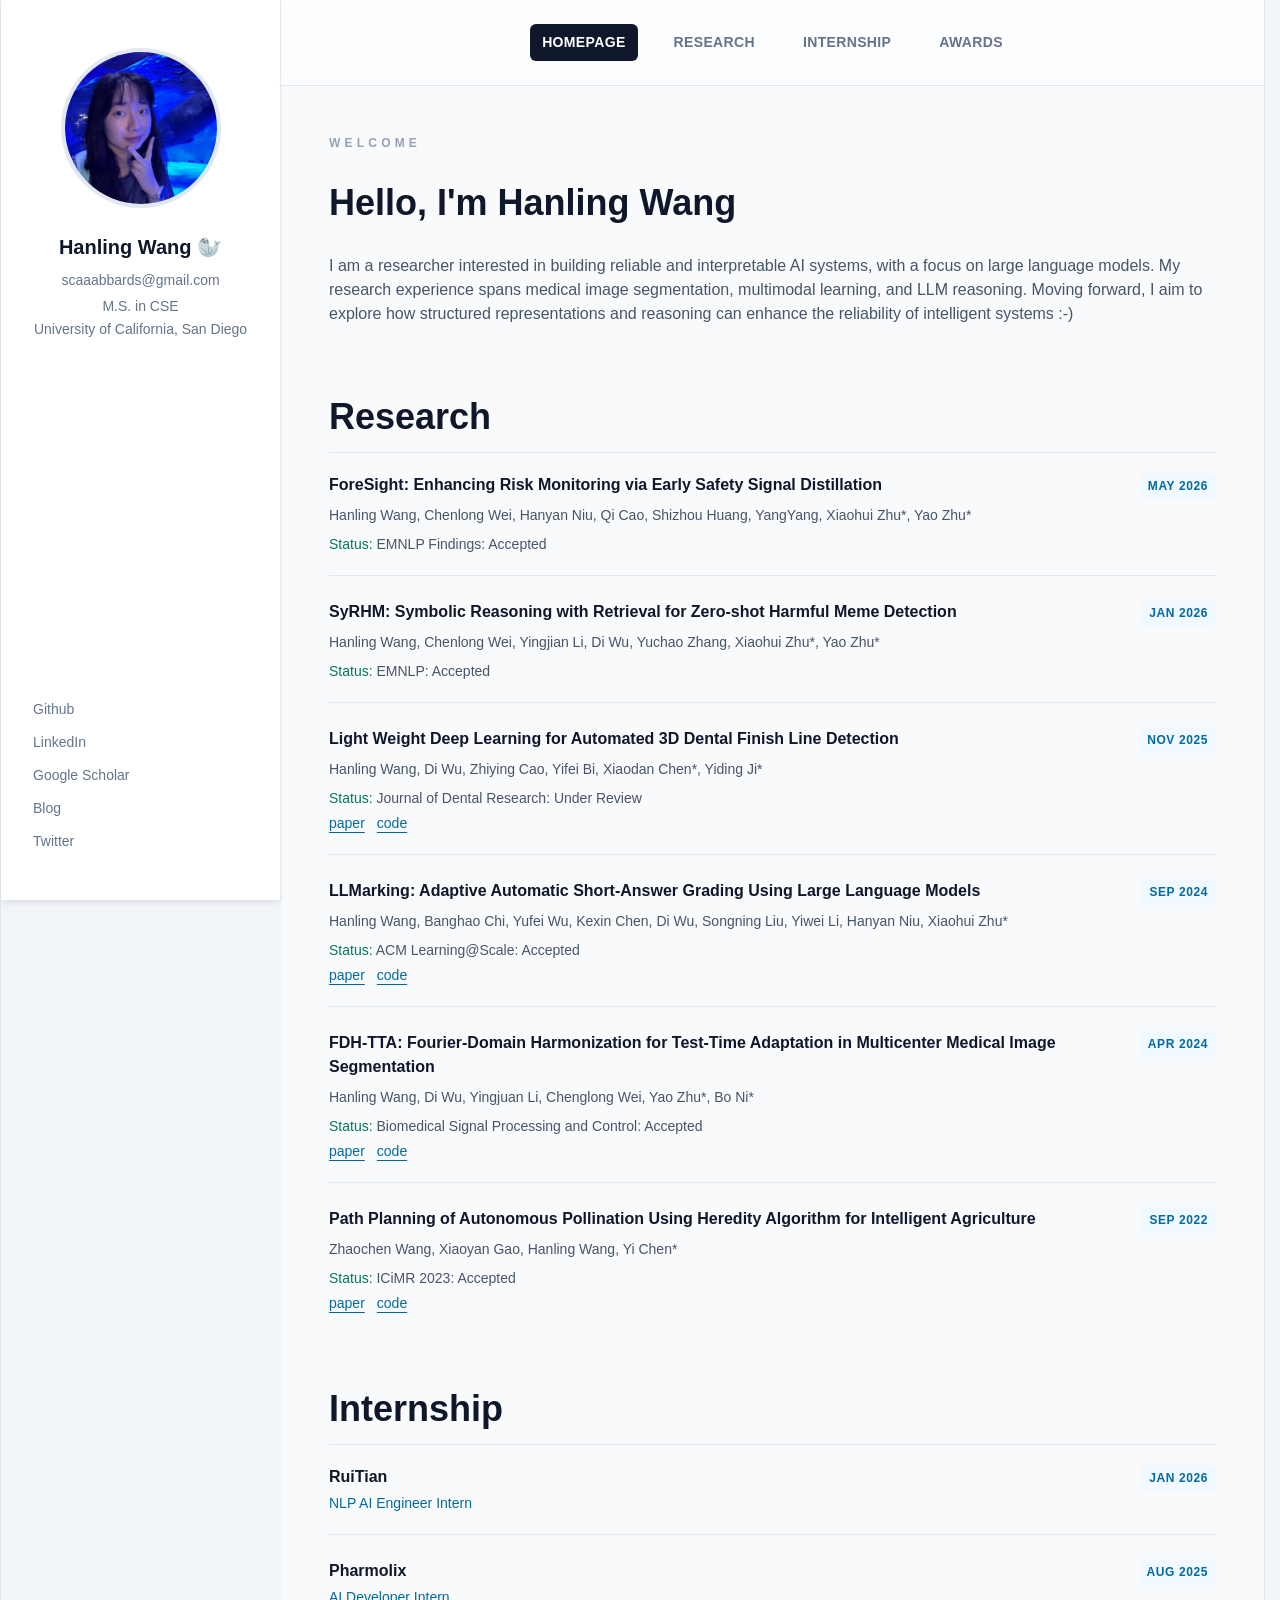
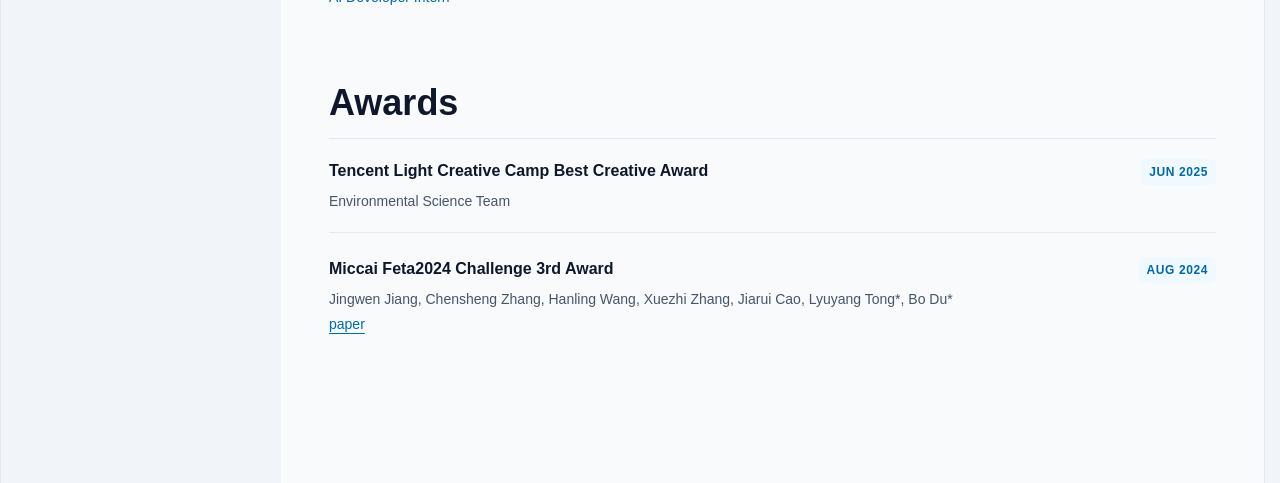
==== Scabbards1500/index.html @ 492d050f "file folder" ====
<!DOCTYPE html>
<html lang="en">
  <head>
    <meta charset="UTF-8" />
    <meta name="viewport" content="width=device-width, initial-scale=1" />
    <title>Hanling Wang</title>
    <meta name="description" content="Personal homepage of Hanling Wang — research in large language models, multimodal learning, and medical image analysis." />
    <link rel="icon" href="assets/img/tuxdo.svg" type="image/svg+xml" />
    <link rel="stylesheet" href="assets/css/style.css" />
  </head>
  <body>
    <div class="site">
      <div class="site-shell">
        <aside class="sidebar">
          <div class="sidebar-top">
            <div class="avatar">
              <img src="assets/img/profile.jpg" alt="Hanling Wang" />
            </div>
            <div>
              <h1 class="sidebar-name">Hanling Wang <span aria-hidden="true">🦭</span></h1>
              <p class="sidebar-meta">scaaabbards@gmail.com</p>
              <p class="sidebar-affil">M.S. in CSE<br />University of California, San Diego</p>
            </div>
          </div>
          <nav class="social-nav">
            <a href="https://github.com/Scabbards1500" target="_blank" rel="noopener noreferrer">Github</a>
            <a href="https://www.linkedin.com/" target="_blank" rel="noopener noreferrer">LinkedIn</a>
            <a href="https://scholar.google.com/citations?user=l3DCtDkAAAAJ" target="_blank" rel="noopener noreferrer">Google Scholar</a>
            <a href="https://blog.csdn.net/Scabbards_?spm=1000.2115.3001.5343" target="_blank" rel="noopener noreferrer">Blog</a>
            <a href="https://x.com/__Scabbard" target="_blank" rel="noopener noreferrer">Twitter</a>
          </nav>
        </aside>

        <div class="content-col">
          <header class="top-nav">
            <nav>
              <a class="active" href="./">Homepage</a>
              <a href="publication/">Research</a>
              <a href="internship/">Internship</a>
              <a href="awards/">Awards</a>
            </nav>
          </header>

          <main class="main">
            <section class="page-intro welcome">
              <span class="eyebrow">Welcome</span>
              <h2 class="welcome-title">Hello, I'm Hanling Wang</h2>
              <p class="welcome-bio">
                I am a researcher interested in building reliable and interpretable AI systems, with a focus on large language models. My research experience spans medical image segmentation, multimodal learning, and LLM reasoning. Moving forward, I aim to explore how structured representations and reasoning can enhance the reliability of intelligent systems :-)
              </p>
            </section>

            <section class="home-sections">
              <section class="home-section">
                <h3>Research</h3>
                <div class="home-list">
                  <article class="home-item">
                    <div class="home-item-head">
                      <h4>ForeSight: Enhancing Risk Monitoring via Early Safety Signal Distillation</h4>
                      <span class="home-date">May 2026</span>
                    </div>
                    <p class="home-author">Hanling Wang, Chenlong Wei, Hanyan Niu, Qi Cao, Shizhou Huang, YangYang, Xiaohui Zhu*, Yao Zhu*</p>
                    <p class="home-status"><strong>Status:</strong> EMNLP Findings: Accepted</p>
                  </article>
                  <article class="home-item">
                    <div class="home-item-head">
                      <h4>SyRHM: Symbolic Reasoning with Retrieval for Zero-shot Harmful Meme Detection</h4>
                      <span class="home-date">Jan 2026</span>
                    </div>
                    <p class="home-author">Hanling Wang, Chenlong Wei, Yingjian Li, Di Wu, Yuchao Zhang, Xiaohui Zhu*, Yao Zhu*</p>
                    <p class="home-status"><strong>Status:</strong> EMNLP: Accepted</p>
                  </article>
                  <article class="home-item">
                    <div class="home-item-head">
                      <h4>Light Weight Deep Learning for Automated 3D Dental Finish Line Detection</h4>
                      <span class="home-date">Nov 2025</span>
                    </div>
                    <p class="home-author">Hanling Wang, Di Wu, Zhiying Cao, Yifei Bi, Xiaodan Chen*, Yiding Ji*</p>
                    <p class="home-status"><strong>Status:</strong> Journal of Dental Research: Under Review</p>
                    <div class="home-links">
                      <a href="https://drive.google.com/file/d/1HkksAo2XX5kS1b_z-Umylw8NnkrqXVqE/view?usp=sharing" target="_blank" rel="noopener noreferrer">paper</a>
                      <a href="https://github.com/DiWu17/EEL-UNet" target="_blank" rel="noopener noreferrer">code</a>
                    </div>
                  </article>
                  <article class="home-item">
                    <div class="home-item-head">
                      <h4>LLMarking: Adaptive Automatic Short-Answer Grading Using Large Language Models</h4>
                      <span class="home-date">Sep 2024</span>
                    </div>
                    <p class="home-author">Hanling Wang, Banghao Chi, Yufei Wu, Kexin Chen, Di Wu, Songning Liu, Yiwei Li, Hanyan Niu, Xiaohui Zhu*</p>
                    <p class="home-status"><strong>Status:</strong> ACM Learning@Scale: Accepted</p>
                    <div class="home-links">
                      <a href="https://dl.acm.org/doi/abs/10.1145/3698205.3729551" target="_blank" rel="noopener noreferrer">paper</a>
                      <a href="https://github.com/2024-Surf-LLMarking/LLMarking" target="_blank" rel="noopener noreferrer">code</a>
                    </div>
                  </article>
                  <article class="home-item">
                    <div class="home-item-head">
                      <h4>FDH-TTA: Fourier-Domain Harmonization for Test-Time Adaptation in Multicenter Medical Image Segmentation</h4>
                      <span class="home-date">Apr 2024</span>
                    </div>
                    <p class="home-author">Hanling Wang, Di Wu, Yingjuan Li, Chenglong Wei, Yao Zhu*, Bo Ni*</p>
                    <p class="home-status"><strong>Status:</strong> Biomedical Signal Processing and Control: Accepted</p>
                    <div class="home-links">
                      <a href="https://papers.ssrn.com/sol3/papers.cfm?abstract_id=5740985" target="_blank" rel="noopener noreferrer">paper</a>
                      <a href="https://github.com/Scabbards1500/FDH-TTA" target="_blank" rel="noopener noreferrer">code</a>
                    </div>
                  </article>
                  <article class="home-item">
                    <div class="home-item-head">
                      <h4>Path Planning of Autonomous Pollination Using Heredity Algorithm for Intelligent Agriculture</h4>
                      <span class="home-date">Sep 2022</span>
                    </div>
                    <p class="home-author">Zhaochen Wang, Xiaoyan Gao, Hanling Wang, Yi Chen*</p>
                    <p class="home-status"><strong>Status:</strong> ICiMR 2023: Accepted</p>
                    <div class="home-links">
                      <a href="https://scholar.google.com/citations?view_op=view_citation&amp;hl=en&amp;user=l3DCtDkAAAAJ&amp;citation_for_view=l3DCtDkAAAAJ:9yKSN-GCB0IC" target="_blank" rel="noopener noreferrer">paper</a>
                      <a href="https://github.com/Scabbards1500/Matlab-toolbox-based-on-Heredity-Algorithm" target="_blank" rel="noopener noreferrer">code</a>
                    </div>
                  </article>
                </div>
              </section>

              <section class="home-section">
                <h3>Internship</h3>
                <div class="home-list">
                  <article class="home-item">
                    <div class="home-item-head">
                      <h4>RuiTian</h4>
                      <span class="home-date">Jan 2026</span>
                    </div>
                    <p class="home-subtitle">NLP AI Engineer Intern</p>
                  </article>
                  <article class="home-item">
                    <div class="home-item-head">
                      <h4>Pharmolix</h4>
                      <span class="home-date">Aug 2025</span>
                    </div>
                    <p class="home-subtitle">AI Developer Intern</p>
                  </article>
                </div>
              </section>

              <section class="home-section">
                <h3>Awards</h3>
                <div class="home-list">
                  <article class="home-item">
                    <div class="home-item-head">
                      <h4>Tencent Light Creative Camp Best Creative Award</h4>
                      <span class="home-date">Jun 2025</span>
                    </div>
                    <p class="home-author">Environmental Science Team</p>
                  </article>
                  <article class="home-item">
                    <div class="home-item-head">
                      <h4>Miccai Feta2024 Challenge 3rd Award</h4>
                      <span class="home-date">Aug 2024</span>
                    </div>
                    <p class="home-author">Jingwen Jiang, Chensheng Zhang, Hanling Wang, Xuezhi Zhang, Jiarui Cao, Lyuyang Tong*, Bo Du*</p>
                    <div class="home-links">
                      <a href="https://arxiv.org/abs/2505.02784" target="_blank" rel="noopener noreferrer">paper</a>
                    </div>
                  </article>
                </div>
              </section>
            </section>
          </main>
        </div>
      </div>
    </div>
  </body>
</html>
---- Scabbards1500/assets/css/style.css ----
:root {
  --bg-page: #f1f5f9;
  --bg-main: #f8fafc;
  --bg-white: #ffffff;
  --text: #0f172a;
  --text-muted: #475569;
  --text-soft: #64748b;
  --text-faint: #94a3b8;
  --border: #e2e8f0;
  --sky: #0369a1;
  --sky-soft: #f0f9ff;
  --sky-text: #0369a1;
  --emerald: #047857;
  --yellow-border: #facc15;
  --yellow-bg: #fefce8;
  --yellow-text: #a16207;
  --blue-border: #60a5fa;
  --blue-bg: #eff6ff;
  --blue-text: #1d4ed8;
  --green-border: #4ade80;
  --green-bg: #f0fdf4;
  --green-text: #15803d;
}

* {
  box-sizing: border-box;
}

html {
  scrollbar-gutter: stable;
}

body {
  margin: 0;
  background: var(--bg-page);
  color: var(--text);
  font-family: Arial, Helvetica, sans-serif;
  line-height: 1.5;
}

a {
  color: inherit;
  text-decoration: none;
}

img {
  max-width: 100%;
  display: block;
}

.site {
  min-height: 100vh;
  background: var(--bg-page);
}

.site-shell {
  position: relative;
  display: grid;
  min-height: 100vh;
  max-width: 80rem;
  margin: 0 auto;
}

.sidebar {
  display: flex;
  flex-direction: column;
  justify-content: space-between;
  background: var(--bg-white);
  padding: 3rem 2rem;
  box-shadow: 0 4px 6px -1px rgb(0 0 0 / 0.08);
}

.sidebar-top {
  display: flex;
  flex-direction: column;
  align-items: center;
  gap: 1.5rem;
}

.avatar {
  width: 10rem;
  height: 10rem;
  overflow: hidden;
  border-radius: 9999px;
  border: 4px solid var(--border);
  background: #f1f5f9;
}

.avatar img {
  width: 100%;
  height: 100%;
  object-fit: cover;
}

.sidebar-name {
  margin: 0;
  text-align: center;
  font-size: 1.25rem;
  font-weight: 600;
}

.sidebar-name span {
  font-weight: 400;
}

.sidebar-meta {
  margin: 0.5rem 0 0;
  text-align: center;
  font-size: 0.875rem;
  color: var(--text-soft);
}

.sidebar-affil {
  margin: 0.25rem 0 0;
  max-width: 16rem;
  text-align: center;
  font-size: 0.875rem;
  line-height: 1.625;
  color: var(--text-soft);
}

.social-nav {
  margin-top: 3rem;
  display: flex;
  flex-direction: column;
  gap: 0.75rem;
  font-size: 0.875rem;
  font-weight: 500;
}

.social-nav a {
  color: var(--text-soft);
  transition: color 0.15s ease;
}

.social-nav a:hover {
  color: var(--text);
}

.content-col {
  display: flex;
  flex-direction: column;
  min-width: 0;
}

.top-nav {
  position: sticky;
  top: 0;
  z-index: 10;
  border-bottom: 1px solid var(--border);
  background: rgb(255 255 255 / 0.8);
  backdrop-filter: blur(12px);
}

.top-nav nav {
  display: flex;
  max-width: 56rem;
  margin: 0 auto;
  align-items: center;
  justify-content: center;
  gap: 1.5rem;
  padding: 1.5rem 2rem;
  font-size: 0.875rem;
  font-weight: 600;
  letter-spacing: 0.025em;
  text-transform: uppercase;
  color: var(--text-soft);
}

.top-nav a {
  border-radius: 0.375rem;
  padding: 0.5rem 0.75rem;
  transition: all 0.15s ease;
}

.top-nav a:hover {
  background: #0f172a;
  color: #fff;
}

.top-nav a.active {
  background: #0f172a;
  color: #fff;
}

.main {
  flex: 1;
  background: var(--bg-main);
  padding-bottom: 4rem;
}

.page-intro {
  display: flex;
  max-width: 64rem;
  margin: 0 auto;
  flex-direction: column;
  gap: 1rem;
  padding: 3rem 1.5rem 0;
}

.page-intro.welcome {
  gap: 1.5rem;
}

.eyebrow {
  font-size: 0.75rem;
  font-weight: 600;
  letter-spacing: 0.35em;
  text-transform: uppercase;
  color: var(--text-faint);
}

.page-intro h2 {
  margin: 0;
  font-size: 1.875rem;
  font-weight: 600;
}

.welcome-title {
  font-size: 2.25rem !important;
}

.page-intro p {
  margin: 0;
  font-size: 0.875rem;
  color: var(--text-muted);
}

.welcome-bio {
  font-size: 1rem !important;
}

.home-sections {
  display: flex;
  max-width: 64rem;
  margin: 0 auto;
  flex-direction: column;
  gap: 3rem;
  padding: 4rem 1.5rem;
}

.home-section h3 {
  margin: 0 0 1.25rem;
  border-bottom: 1px solid var(--border);
  padding-bottom: 0.5rem;
  font-size: 1.875rem;
  font-weight: 700;
}

.home-list {
  display: flex;
  flex-direction: column;
  gap: 1.5rem;
}

.home-item {
  position: relative;
  padding-bottom: 1.25rem;
  border-bottom: 1px solid var(--border);
}

.home-item:last-child {
  border-bottom: none;
}

.home-item-head {
  position: relative;
  padding-right: 7rem;
}

.home-item h4 {
  margin: 0;
  font-size: 1rem;
  font-weight: 600;
}

.home-date {
  position: absolute;
  right: 0;
  top: 0;
  border-radius: 0.375rem;
  background: var(--sky-soft);
  padding: 0.25rem 0.5rem;
  font-size: 0.75rem;
  font-weight: 600;
  letter-spacing: 0.05em;
  text-transform: uppercase;
  color: var(--sky);
}

.home-author,
.home-status {
  margin: 0.5rem 0 0;
  font-size: 0.875rem;
  color: var(--text-muted);
}

.home-subtitle {
  margin: 0.25rem 0 0;
  font-size: 0.875rem;
  color: var(--sky);
}

.home-status strong {
  font-weight: 500;
  color: var(--emerald);
}

.home-links {
  display: flex;
  flex-wrap: wrap;
  gap: 0.75rem;
  padding-top: 0.25rem;
  font-size: 0.875rem;
}

.home-links a {
  color: var(--sky);
  text-decoration: underline;
  text-underline-offset: 4px;
}

.home-links a:hover {
  color: #0c4a6e;
}

.filter-bar {
  max-width: 64rem;
  margin: 0 auto;
  padding: 1.5rem 1.5rem 0;
}

.filter-chips {
  display: flex;
  flex-wrap: wrap;
  align-items: center;
  gap: 0.75rem;
}

.filter-chip {
  border: 0;
  border-radius: 9999px;
  padding: 0.25rem 0.75rem;
  font-size: 0.875rem;
  font-weight: 500;
  background: #f1f5f9;
  color: var(--text-muted);
  cursor: pointer;
  transition: background 0.15s ease, color 0.15s ease;
}

.filter-chip:hover {
  background: #e2e8f0;
}

.filter-chip.active {
  background: #0f172a;
  color: #fff;
}

.filter-chip.clean {
  background: #e2e8f0;
}

.filter-chip.clean:hover {
  background: #cbd5e1;
}

.filter-count {
  margin: 0.75rem 0 0;
  font-size: 0.875rem;
  color: var(--text-soft);
}

.post-wrap {
  max-width: 64rem;
  min-height: calc(100vh - 300px);
  margin: 0 auto;
  padding: 3rem 1.5rem 0;
}

.post-list {
  display: flex;
  flex-direction: column;
  gap: 2.5rem;
}

.post-card {
  display: flex;
  flex-direction: column;
  gap: 1.5rem;
  border-radius: 1.5rem;
  border: 1px solid var(--border);
  background: var(--bg-white);
  padding: 1.5rem;
  box-shadow: 0 1px 2px rgb(0 0 0 / 0.05);
  opacity: 0;
  animation: fade-in-up 0.4s ease-out forwards;
  transition: box-shadow 0.5s ease;
}

.post-card:hover {
  box-shadow: 0 4px 6px -1px rgb(0 0 0 / 0.1);
}

.post-card.hidden {
  display: none;
}

.post-body {
  display: flex;
  flex: 1;
  flex-direction: column;
  gap: 1rem;
  min-width: 0;
}

.post-meta {
  display: flex;
  align-items: center;
  gap: 0.75rem;
}

.post-type {
  font-size: 0.75rem;
  font-weight: 600;
  letter-spacing: 0.1em;
  text-transform: uppercase;
  color: var(--text-soft);
}

.post-date {
  font-size: 0.75rem;
  font-weight: 500;
  letter-spacing: 0.1em;
  text-transform: uppercase;
  color: var(--text-faint);
}

.post-card h2,
.post-card h3 {
  margin: 0.5rem 0 0;
  font-size: 1.5rem;
  font-weight: 600;
}

.post-subtitle {
  margin: 0.25rem 0 0;
  font-size: 1rem;
  color: var(--text-soft);
}

.keyword-pills {
  display: flex;
  flex-wrap: wrap;
  gap: 0.5rem;
  padding-top: 0.25rem;
}

.keyword-pill {
  border-radius: 9999px;
  background: #f1f5f9;
  padding: 0.125rem 0.625rem;
  font-size: 0.75rem;
  font-weight: 500;
  color: var(--text-muted);
}

.post-author {
  margin: 0;
  font-size: 0.875rem;
  color: var(--text-soft);
}

.post-content {
  display: flex;
  flex-direction: column;
  gap: 1rem;
}

.post-content p,
.post-content li {
  margin: 0;
  font-size: 0.875rem;
  line-height: 1.75;
  color: var(--text-muted);
}

.post-content ul,
.post-content ol {
  margin: 0;
  padding-left: 1.25rem;
}

.post-content ul {
  list-style: disc;
}

.post-content ol {
  list-style: decimal;
}

.post-actions {
  display: flex;
  flex-wrap: wrap;
  gap: 0.75rem;
  padding-top: 0.5rem;
  font-size: 0.875rem;
  font-weight: 500;
}

.post-actions a,
.status-badge {
  border-radius: 9999px;
  border: 1px solid #cbd5e1;
  padding: 0.25rem 0.75rem;
  color: var(--text-muted);
  text-transform: capitalize;
  transition: border-color 0.15s ease, color 0.15s ease;
}

.post-actions a:hover {
  border-color: #0f172a;
  color: #0f172a;
}

.status-under-review {
  border-color: var(--yellow-border);
  background: var(--yellow-bg);
  color: var(--yellow-text);
}

.status-preparing {
  border-color: var(--blue-border);
  background: var(--blue-bg);
  color: var(--blue-text);
}

.status-accepted {
  border-color: var(--green-border);
  background: var(--green-bg);
  color: var(--green-text);
}

.post-thumb {
  width: 100%;
}

.post-thumb-frame {
  height: 12rem;
  overflow: hidden;
  border-radius: 1rem;
  border: 1px solid var(--border);
  background: #f1f5f9;
}

.post-thumb img,
.content-image {
  width: 100%;
  height: 100%;
  object-fit: cover;
  cursor: pointer;
  transition: opacity 0.15s ease;
}

.post-thumb img:hover,
.content-image:hover {
  opacity: 0.9;
}

.content-image {
  height: auto;
  border-radius: 0.5rem;
  border: 1px solid var(--border);
  margin: 1rem 0;
}

.modal {
  position: fixed;
  inset: 0;
  z-index: 50;
  display: flex;
  align-items: center;
  justify-content: center;
  background: rgb(0 0 0 / 0.8);
  backdrop-filter: blur(4px);
  opacity: 0;
  pointer-events: none;
  transition: opacity 0.3s ease;
}

.modal.open {
  opacity: 1;
  pointer-events: auto;
}

.modal-inner {
  position: relative;
  max-height: 90vh;
  max-width: 90vw;
  padding: 1rem;
  transform: scale(0.9);
  opacity: 0;
  transition: all 0.3s ease;
}

.modal.open .modal-inner {
  transform: scale(1);
  opacity: 1;
}

.modal-inner img {
  max-height: 90vh;
  max-width: 90vw;
  border-radius: 0.5rem;
  object-fit: contain;
  box-shadow: 0 25px 50px -12px rgb(0 0 0 / 0.35);
}

.modal-close {
  position: absolute;
  right: 0.5rem;
  top: 0.5rem;
  border: 0;
  border-radius: 9999px;
  background: rgb(0 0 0 / 0.5);
  padding: 0.5rem;
  color: #fff;
  cursor: pointer;
}

.modal-close:hover {
  background: rgb(0 0 0 / 0.7);
  transform: scale(1.1);
}

@keyframes fade-in-up {
  from {
    opacity: 0;
    transform: translateY(10px);
  }
  to {
    opacity: 1;
    transform: translateY(0);
  }
}

@media (min-width: 768px) {
  .site-shell {
    grid-template-columns: 280px 1fr;
    border-left: 1px solid var(--border);
    border-right: 1px solid var(--border);
  }

  .sidebar {
    position: sticky;
    top: 0;
    height: 100vh;
    max-height: 100vh;
    border-right: 1px solid var(--border);
  }

  .page-intro,
  .home-sections,
  .filter-bar,
  .post-wrap {
    padding-left: 3rem;
    padding-right: 3rem;
  }

  .home-section h3 {
    font-size: 2.25rem;
  }

  .post-card {
    flex-direction: row;
  }

  .post-thumb {
    width: 16rem;
    flex-shrink: 0;
  }
}

@media (max-width: 767px) {
  .site-shell {
    border-bottom: 1px solid var(--border);
  }

  .top-nav nav {
    flex-wrap: wrap;
    gap: 0.5rem;
    padding: 1rem;
  }

  .home-item-head {
    padding-right: 0;
  }

  .home-date {
    position: static;
    display: inline-block;
    margin-top: 0.35rem;
  }
}
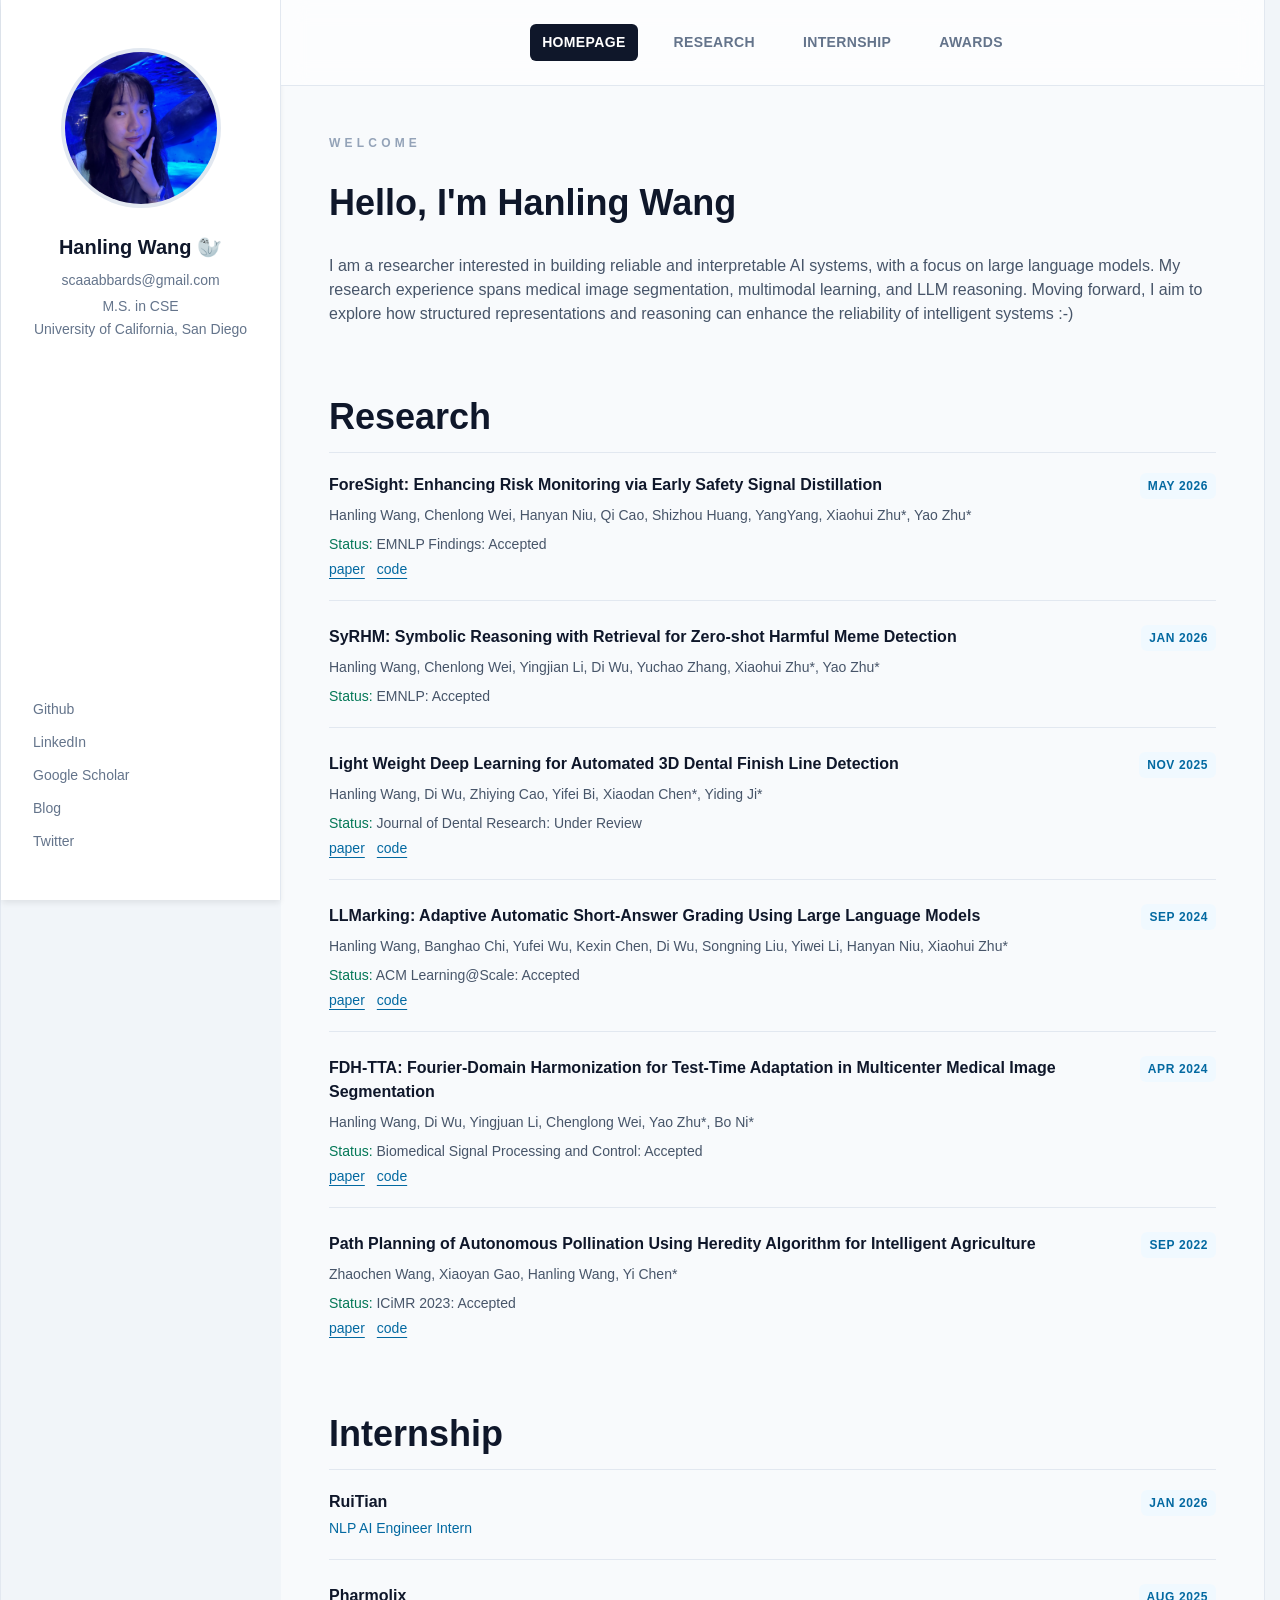
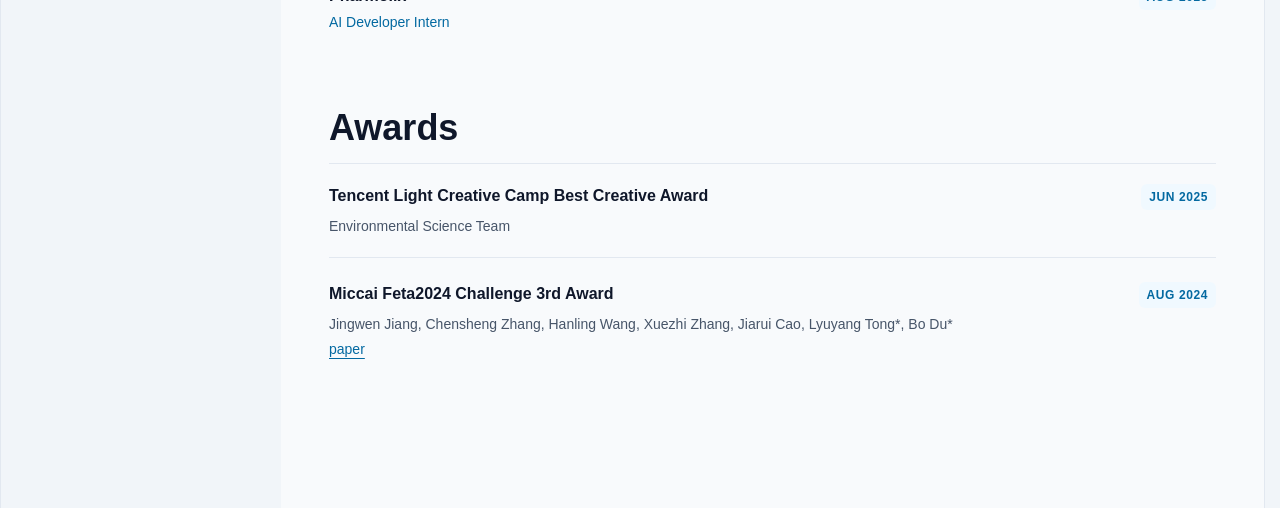
==== commit e170654a: "Split each project into its own folder so items are easier to add or remove. Co-authored-by: Cursor " ====
--- a/Scabbards1500/index.html
+++ b/Scabbards1500/index.html
@@ -51,122 +51,25 @@
             </section>
 
             <section class="home-sections">
-              <section class="home-section">
+              <section class="home-section" data-home-catalog="publication/catalog.json" data-home-href="publication/">
                 <h3>Research</h3>
-                <div class="home-list">
-                  <article class="home-item">
-                    <div class="home-item-head">
-                      <h4>ForeSight: Enhancing Risk Monitoring via Early Safety Signal Distillation</h4>
-                      <span class="home-date">May 2026</span>
-                    </div>
-                    <p class="home-author">Hanling Wang, Chenlong Wei, Hanyan Niu, Qi Cao, Shizhou Huang, YangYang, Xiaohui Zhu*, Yao Zhu*</p>
-                    <p class="home-status"><strong>Status:</strong> EMNLP Findings: Accepted</p>
-                  </article>
-                  <article class="home-item">
-                    <div class="home-item-head">
-                      <h4>SyRHM: Symbolic Reasoning with Retrieval for Zero-shot Harmful Meme Detection</h4>
-                      <span class="home-date">Jan 2026</span>
-                    </div>
-                    <p class="home-author">Hanling Wang, Chenlong Wei, Yingjian Li, Di Wu, Yuchao Zhang, Xiaohui Zhu*, Yao Zhu*</p>
-                    <p class="home-status"><strong>Status:</strong> EMNLP: Accepted</p>
-                  </article>
-                  <article class="home-item">
-                    <div class="home-item-head">
-                      <h4>Light Weight Deep Learning for Automated 3D Dental Finish Line Detection</h4>
-                      <span class="home-date">Nov 2025</span>
-                    </div>
-                    <p class="home-author">Hanling Wang, Di Wu, Zhiying Cao, Yifei Bi, Xiaodan Chen*, Yiding Ji*</p>
-                    <p class="home-status"><strong>Status:</strong> Journal of Dental Research: Under Review</p>
-                    <div class="home-links">
-                      <a href="https://drive.google.com/file/d/1HkksAo2XX5kS1b_z-Umylw8NnkrqXVqE/view?usp=sharing" target="_blank" rel="noopener noreferrer">paper</a>
-                      <a href="https://github.com/DiWu17/EEL-UNet" target="_blank" rel="noopener noreferrer">code</a>
-                    </div>
-                  </article>
-                  <article class="home-item">
-                    <div class="home-item-head">
-                      <h4>LLMarking: Adaptive Automatic Short-Answer Grading Using Large Language Models</h4>
-                      <span class="home-date">Sep 2024</span>
-                    </div>
-                    <p class="home-author">Hanling Wang, Banghao Chi, Yufei Wu, Kexin Chen, Di Wu, Songning Liu, Yiwei Li, Hanyan Niu, Xiaohui Zhu*</p>
-                    <p class="home-status"><strong>Status:</strong> ACM Learning@Scale: Accepted</p>
-                    <div class="home-links">
-                      <a href="https://dl.acm.org/doi/abs/10.1145/3698205.3729551" target="_blank" rel="noopener noreferrer">paper</a>
-                      <a href="https://github.com/2024-Surf-LLMarking/LLMarking" target="_blank" rel="noopener noreferrer">code</a>
-                    </div>
-                  </article>
-                  <article class="home-item">
-                    <div class="home-item-head">
-                      <h4>FDH-TTA: Fourier-Domain Harmonization for Test-Time Adaptation in Multicenter Medical Image Segmentation</h4>
-                      <span class="home-date">Apr 2024</span>
-                    </div>
-                    <p class="home-author">Hanling Wang, Di Wu, Yingjuan Li, Chenglong Wei, Yao Zhu*, Bo Ni*</p>
-                    <p class="home-status"><strong>Status:</strong> Biomedical Signal Processing and Control: Accepted</p>
-                    <div class="home-links">
-                      <a href="https://papers.ssrn.com/sol3/papers.cfm?abstract_id=5740985" target="_blank" rel="noopener noreferrer">paper</a>
-                      <a href="https://github.com/Scabbards1500/FDH-TTA" target="_blank" rel="noopener noreferrer">code</a>
-                    </div>
-                  </article>
-                  <article class="home-item">
-                    <div class="home-item-head">
-                      <h4>Path Planning of Autonomous Pollination Using Heredity Algorithm for Intelligent Agriculture</h4>
-                      <span class="home-date">Sep 2022</span>
-                    </div>
-                    <p class="home-author">Zhaochen Wang, Xiaoyan Gao, Hanling Wang, Yi Chen*</p>
-                    <p class="home-status"><strong>Status:</strong> ICiMR 2023: Accepted</p>
-                    <div class="home-links">
-                      <a href="https://scholar.google.com/citations?view_op=view_citation&amp;hl=en&amp;user=l3DCtDkAAAAJ&amp;citation_for_view=l3DCtDkAAAAJ:9yKSN-GCB0IC" target="_blank" rel="noopener noreferrer">paper</a>
-                      <a href="https://github.com/Scabbards1500/Matlab-toolbox-based-on-Heredity-Algorithm" target="_blank" rel="noopener noreferrer">code</a>
-                    </div>
-                  </article>
-                </div>
+                <div class="home-list"></div>
               </section>
 
-              <section class="home-section">
+              <section class="home-section" data-home-catalog="internship/catalog.json" data-home-href="internship/">
                 <h3>Internship</h3>
-                <div class="home-list">
-                  <article class="home-item">
-                    <div class="home-item-head">
-                      <h4>RuiTian</h4>
-                      <span class="home-date">Jan 2026</span>
-                    </div>
-                    <p class="home-subtitle">NLP AI Engineer Intern</p>
-                  </article>
-                  <article class="home-item">
-                    <div class="home-item-head">
-                      <h4>Pharmolix</h4>
-                      <span class="home-date">Aug 2025</span>
-                    </div>
-                    <p class="home-subtitle">AI Developer Intern</p>
-                  </article>
-                </div>
+                <div class="home-list"></div>
               </section>
 
-              <section class="home-section">
+              <section class="home-section" data-home-catalog="awards/catalog.json" data-home-href="awards/">
                 <h3>Awards</h3>
-                <div class="home-list">
-                  <article class="home-item">
-                    <div class="home-item-head">
-                      <h4>Tencent Light Creative Camp Best Creative Award</h4>
-                      <span class="home-date">Jun 2025</span>
-                    </div>
-                    <p class="home-author">Environmental Science Team</p>
-                  </article>
-                  <article class="home-item">
-                    <div class="home-item-head">
-                      <h4>Miccai Feta2024 Challenge 3rd Award</h4>
-                      <span class="home-date">Aug 2024</span>
-                    </div>
-                    <p class="home-author">Jingwen Jiang, Chensheng Zhang, Hanling Wang, Xuezhi Zhang, Jiarui Cao, Lyuyang Tong*, Bo Du*</p>
-                    <div class="home-links">
-                      <a href="https://arxiv.org/abs/2505.02784" target="_blank" rel="noopener noreferrer">paper</a>
-                    </div>
-                  </article>
-                </div>
+                <div class="home-list"></div>
               </section>
             </section>
           </main>
         </div>
       </div>
     </div>
+    <script src="assets/js/site.js"></script>
   </body>
 </html>
--- a/Scabbards1500/assets/css/style.css
+++ b/Scabbards1500/assets/css/style.css
@@ -274,6 +274,16 @@
   font-weight: 600;
 }
 
+.home-item h4 a:hover {
+  color: var(--sky);
+}
+
+.list-status {
+  margin: 0;
+  font-size: 0.875rem;
+  color: var(--text-soft);
+}
+
 .home-date {
   position: absolute;
   right: 0;
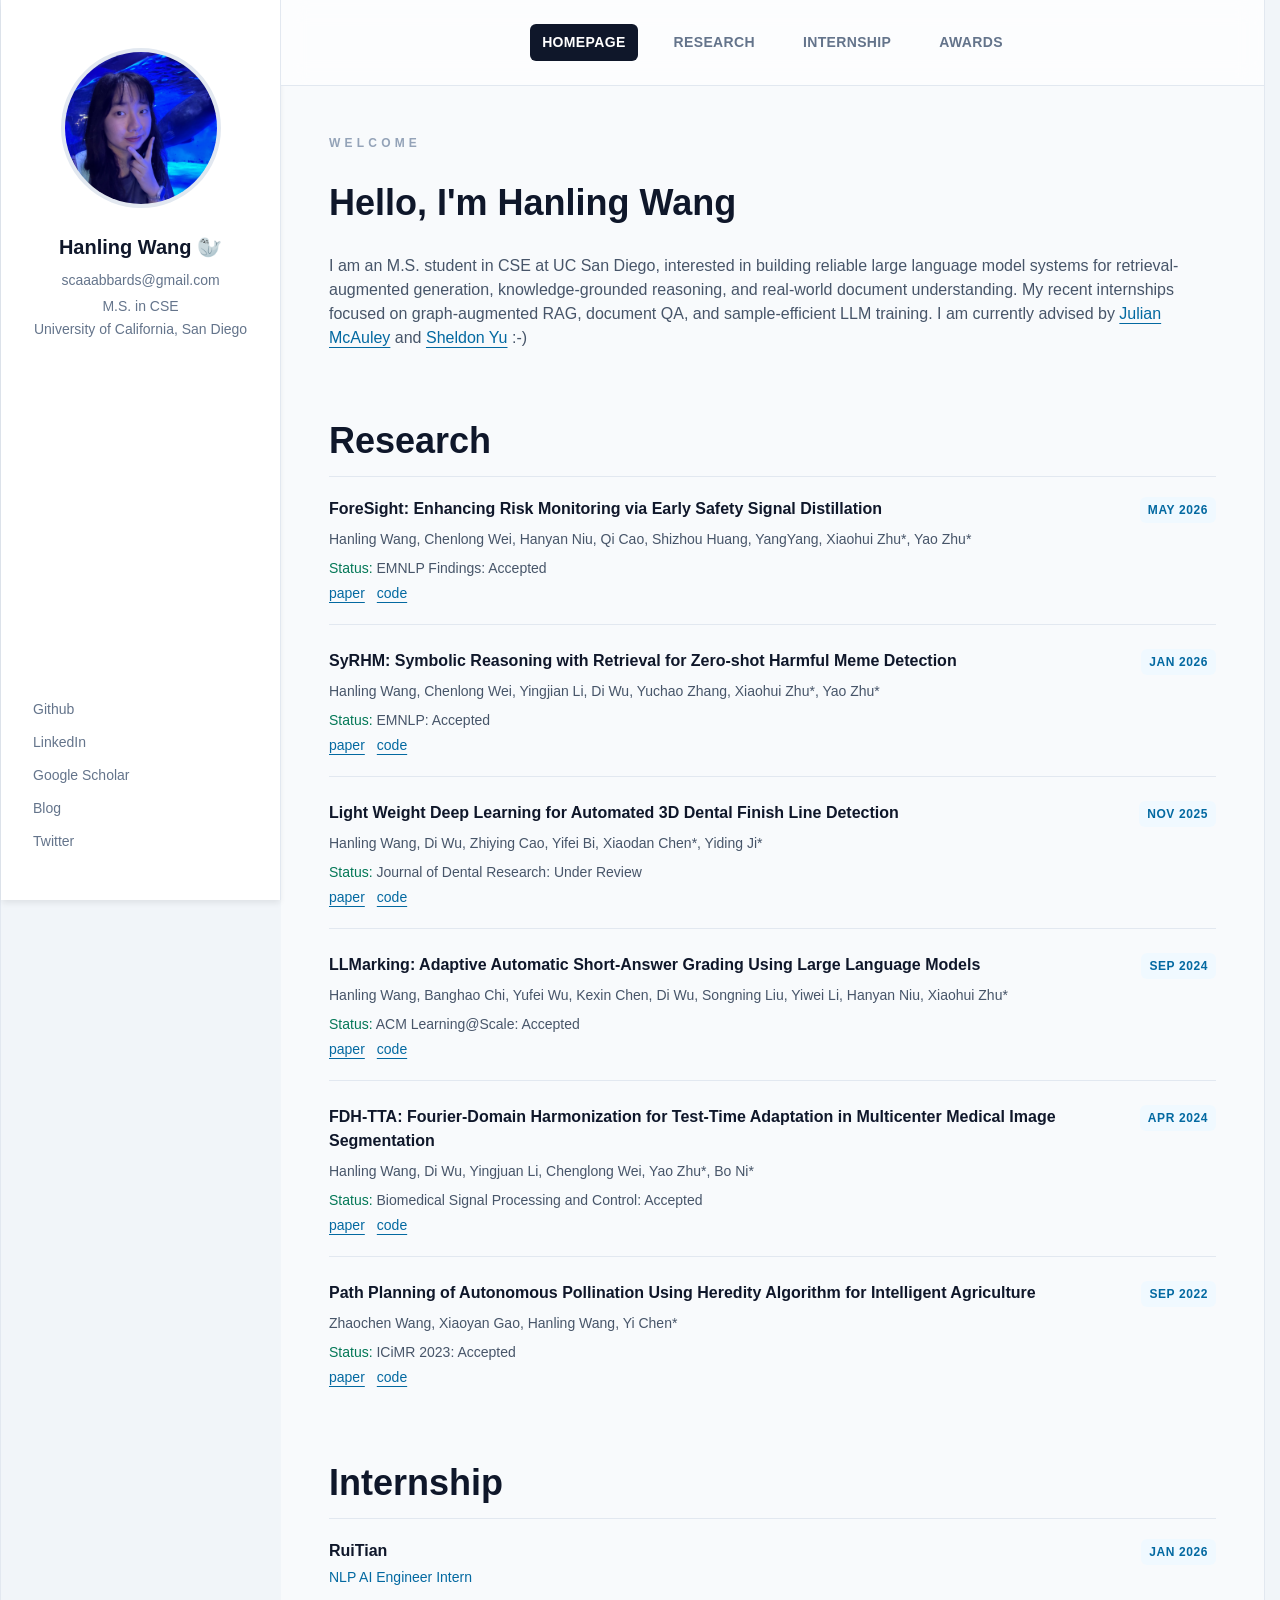
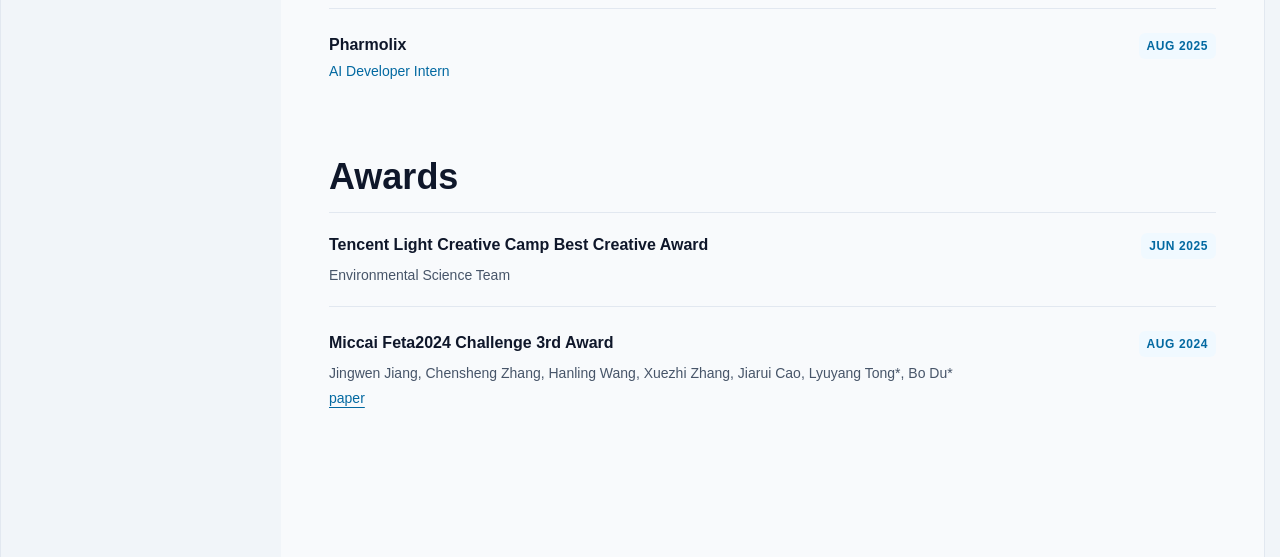
==== commit b275eab7: "mentor" ====
--- a/Scabbards1500/index.html
+++ b/Scabbards1500/index.html
@@ -4,7 +4,7 @@
     <meta charset="UTF-8" />
     <meta name="viewport" content="width=device-width, initial-scale=1" />
     <title>Hanling Wang</title>
-    <meta name="description" content="Personal homepage of Hanling Wang — research in large language models, multimodal learning, and medical image analysis." />
+    <meta name="description" content="Personal homepage of Hanling Wang — M.S. student at UC San Diego working on reliable LLM systems, retrieval-augmented generation, and knowledge-grounded reasoning." />
     <link rel="icon" href="assets/img/tuxdo.svg" type="image/svg+xml" />
     <link rel="stylesheet" href="assets/css/style.css" />
   </head>
@@ -46,7 +46,11 @@
               <span class="eyebrow">Welcome</span>
               <h2 class="welcome-title">Hello, I'm Hanling Wang</h2>
               <p class="welcome-bio">
-                I am a researcher interested in building reliable and interpretable AI systems, with a focus on large language models. My research experience spans medical image segmentation, multimodal learning, and LLM reasoning. Moving forward, I aim to explore how structured representations and reasoning can enhance the reliability of intelligent systems :-)
+                I am an M.S. student in CSE at UC San Diego, interested in building reliable large language model systems for retrieval-augmented generation, knowledge-grounded reasoning, and real-world document understanding. My recent internships focused on graph-augmented RAG, document QA, and sample-efficient LLM training. I am currently advised by
+                <a href="https://cseweb.ucsd.edu/~jmcauley/" target="_blank" rel="noopener noreferrer">Julian McAuley</a>
+                and
+                <a href="https://www.linkedin.com/in/sheldon-yu-89b019118/" target="_blank" rel="noopener noreferrer">Sheldon Yu</a>
+                :-)
               </p>
             </section>
 
--- a/Scabbards1500/assets/css/style.css
+++ b/Scabbards1500/assets/css/style.css
@@ -230,6 +230,16 @@
   font-size: 1rem !important;
 }
 
+.welcome-bio a {
+  color: var(--sky);
+  text-decoration: underline;
+  text-underline-offset: 4px;
+}
+
+.welcome-bio a:hover {
+  color: #0c4a6e;
+}
+
 .home-sections {
   display: flex;
   max-width: 64rem;
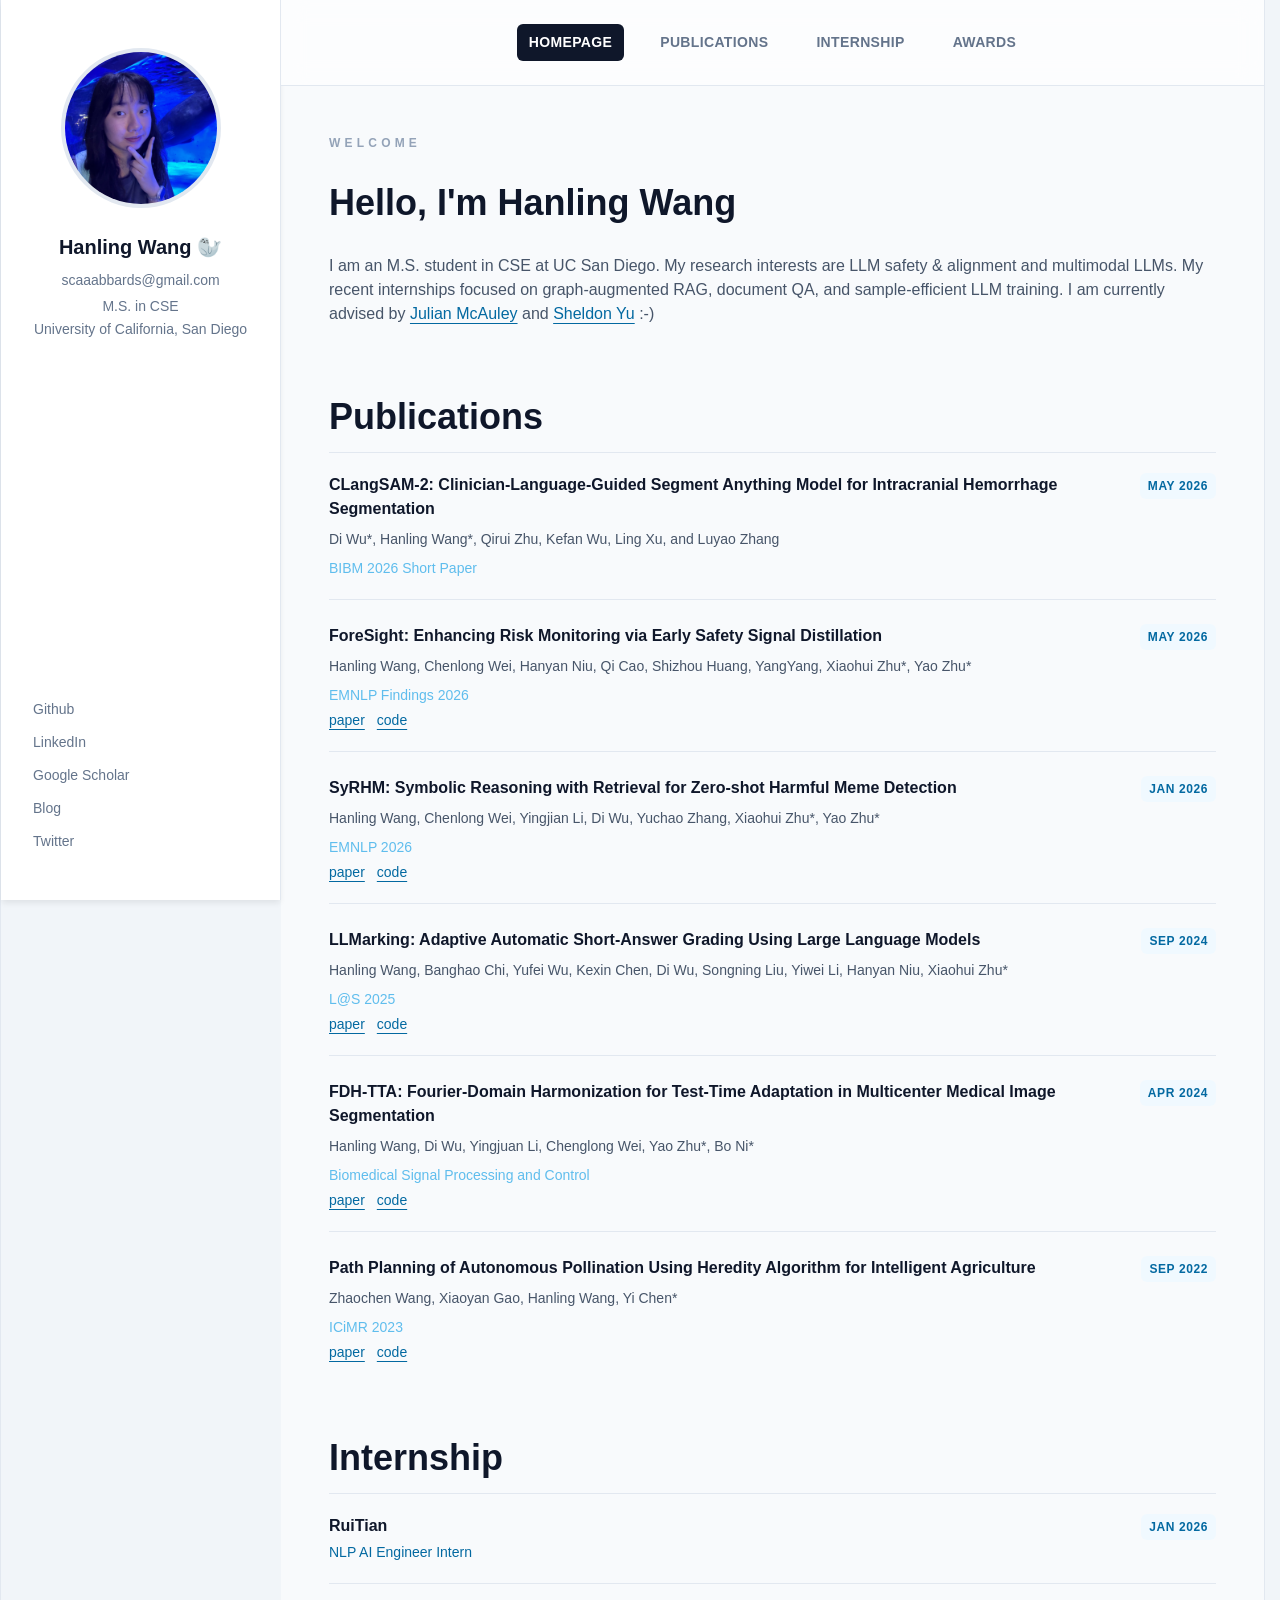
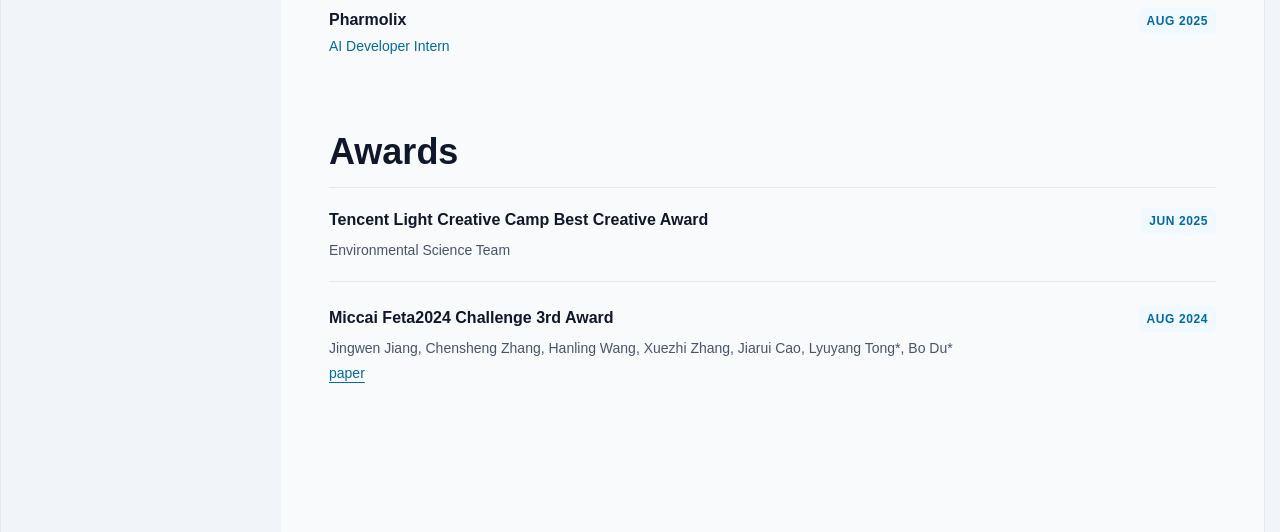
==== commit 4ba62ed2: "Show accepted publications with venues on the homepage and update research interests. Co-authored-by" ====
--- a/Scabbards1500/index.html
+++ b/Scabbards1500/index.html
@@ -4,9 +4,9 @@
     <meta charset="UTF-8" />
     <meta name="viewport" content="width=device-width, initial-scale=1" />
     <title>Hanling Wang</title>
-    <meta name="description" content="Personal homepage of Hanling Wang — M.S. student at UC San Diego working on reliable LLM systems, retrieval-augmented generation, and knowledge-grounded reasoning." />
+    <meta name="description" content="Personal homepage of Hanling Wang — M.S. student at UC San Diego. Research interests: LLM safety and alignment, and multimodal LLMs." />
     <link rel="icon" href="assets/img/tuxdo.svg" type="image/svg+xml" />
-    <link rel="stylesheet" href="assets/css/style.css" />
+    <link rel="stylesheet" href="assets/css/style.css?v=4" />
   </head>
   <body>
     <div class="site">
@@ -35,7 +35,7 @@
           <header class="top-nav">
             <nav>
               <a class="active" href="./">Homepage</a>
-              <a href="publication/">Research</a>
+              <a href="publication/">Publications</a>
               <a href="internship/">Internship</a>
               <a href="awards/">Awards</a>
             </nav>
@@ -46,7 +46,7 @@
               <span class="eyebrow">Welcome</span>
               <h2 class="welcome-title">Hello, I'm Hanling Wang</h2>
               <p class="welcome-bio">
-                I am an M.S. student in CSE at UC San Diego, interested in building reliable large language model systems for retrieval-augmented generation, knowledge-grounded reasoning, and real-world document understanding. My recent internships focused on graph-augmented RAG, document QA, and sample-efficient LLM training. I am currently advised by
+                I am an M.S. student in CSE at UC San Diego. My research interests are LLM safety &amp; alignment and multimodal LLMs. My recent internships focused on graph-augmented RAG, document QA, and sample-efficient LLM training. I am currently advised by
                 <a href="https://cseweb.ucsd.edu/~jmcauley/" target="_blank" rel="noopener noreferrer">Julian McAuley</a>
                 and
                 <a href="https://www.linkedin.com/in/sheldon-yu-89b019118/" target="_blank" rel="noopener noreferrer">Sheldon Yu</a>
@@ -56,7 +56,7 @@
 
             <section class="home-sections">
               <section class="home-section" data-home-catalog="publication/catalog.json" data-home-href="publication/">
-                <h3>Research</h3>
+                <h3>Publications</h3>
                 <div class="home-list"></div>
               </section>
 
--- a/Scabbards1500/assets/css/style.css
+++ b/Scabbards1500/assets/css/style.css
@@ -315,6 +315,13 @@
   color: var(--text-muted);
 }
 
+.home-venue {
+  margin: 0.5rem 0 0;
+  font-size: 0.875rem;
+  font-weight: 400;
+  color: #5fbded;
+}
+
 .home-subtitle {
   margin: 0.25rem 0 0;
   font-size: 0.875rem;
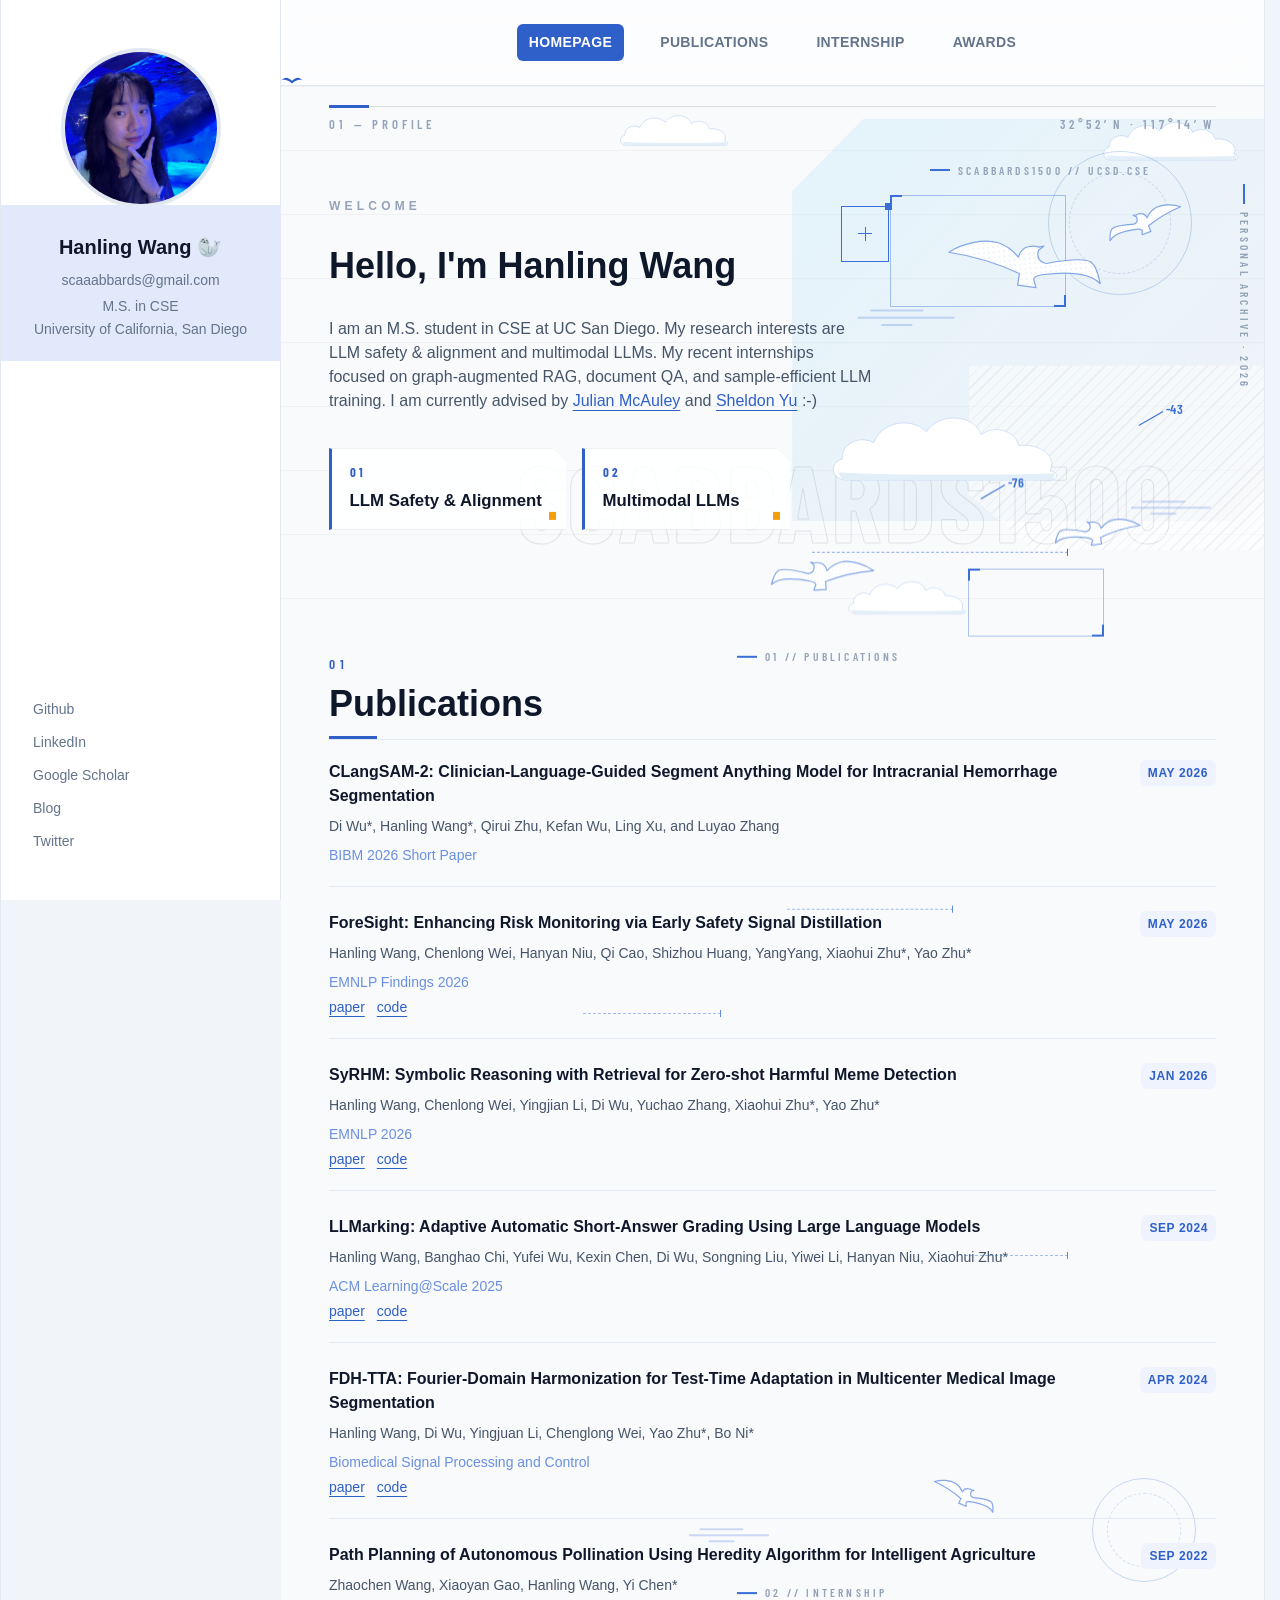
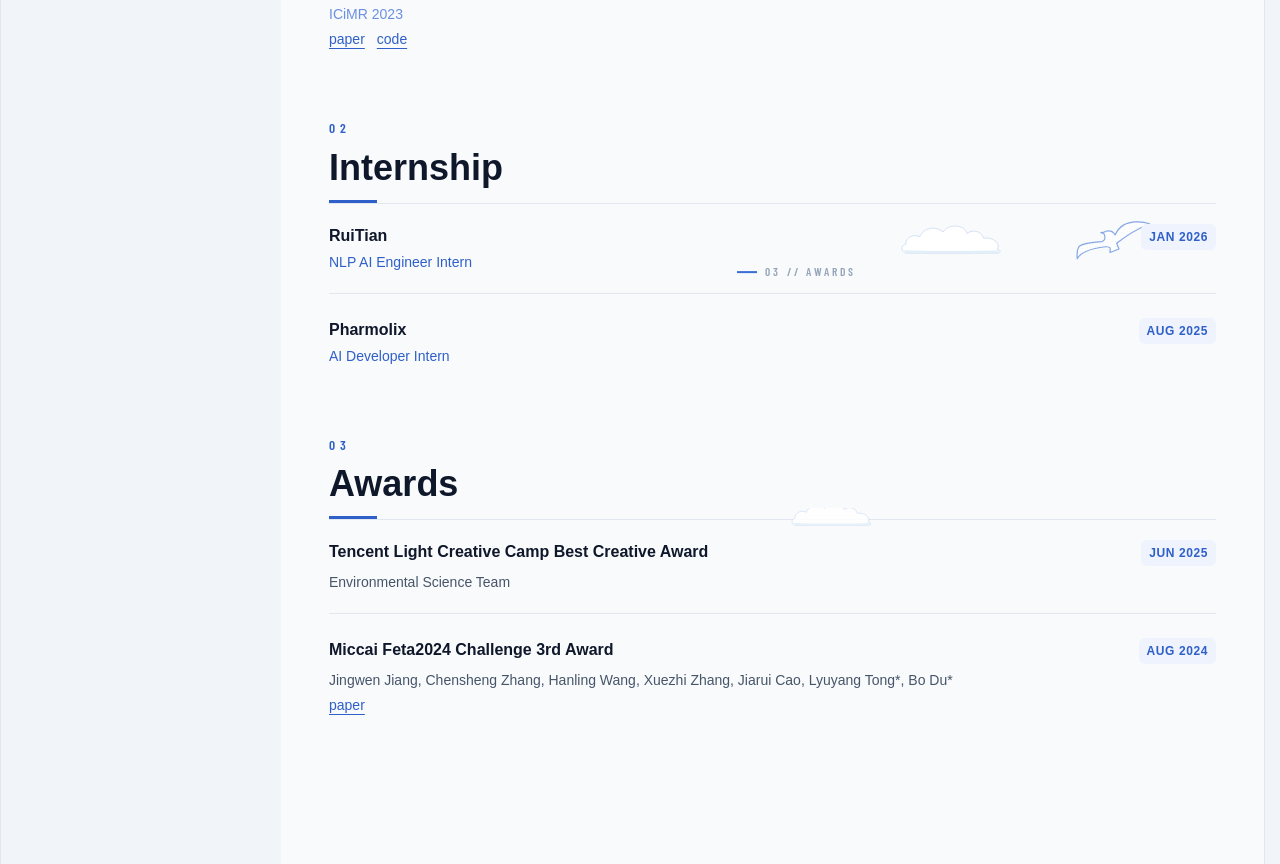
==== commit abb9f639: "Swap the sidebar photo for the OC as the page scrolls. Scrolling slides the photo away, parks the na" ====
--- a/Scabbards1500/index.html
+++ b/Scabbards1500/index.html
@@ -6,7 +6,10 @@
     <title>Hanling Wang</title>
     <meta name="description" content="Personal homepage of Hanling Wang — M.S. student at UC San Diego. Research interests: LLM safety and alignment, and multimodal LLMs." />
     <link rel="icon" href="assets/img/tuxdo.svg" type="image/svg+xml" />
-    <link rel="stylesheet" href="assets/css/style.css?v=4" />
+    <link rel="preconnect" href="https://fonts.googleapis.com" />
+    <link rel="preconnect" href="https://fonts.gstatic.com" crossorigin />
+    <link rel="stylesheet" href="https://fonts.googleapis.com/css2?family=Barlow+Condensed:wght@600;700&display=swap" />
+    <link rel="stylesheet" href="assets/css/style.css?v=59" />
   </head>
   <body>
     <div class="site">
@@ -42,16 +45,55 @@
           </header>
 
           <main class="main">
-            <section class="page-intro welcome">
-              <span class="eyebrow">Welcome</span>
-              <h2 class="welcome-title">Hello, I'm Hanling Wang</h2>
-              <p class="welcome-bio">
-                I am an M.S. student in CSE at UC San Diego. My research interests are LLM safety &amp; alignment and multimodal LLMs. My recent internships focused on graph-augmented RAG, document QA, and sample-efficient LLM training. I am currently advised by
-                <a href="https://cseweb.ucsd.edu/~jmcauley/" target="_blank" rel="noopener noreferrer">Julian McAuley</a>
-                and
-                <a href="https://www.linkedin.com/in/sheldon-yu-89b019118/" target="_blank" rel="noopener noreferrer">Sheldon Yu</a>
-                :-)
-              </p>
+            <section class="hero">
+              <div class="fx-field" aria-hidden="true">
+                <span class="fx fx-slab" data-depth="0.12" style="--x: 52%; --y: 6%; --w: 52%; --h: 74%"></span>
+                <span class="fx fx-slab fx-slab-alt" data-depth="0.3" style="--x: 70%; --y: 52%; --w: 30%; --h: 34%"></span>
+                <span class="fx fx-mark" data-depth="0.18" style="--x: 24%; --y: 70%">SCABBARDS1500</span>
+                <span class="fx fx-cloud" data-depth="0.14" style="--x: 55%; --y: 58%; --s: 250px"></span>
+                <span class="fx fx-cloud" data-depth="0.26" style="--x: 83%; --y: 5%; --s: 150px"></span>
+                <span class="fx fx-cloud fx-hide-sm" data-depth="0.08" style="--x: 34%; --y: 4%; --s: 120px"></span>
+                <span class="fx fx-cloudline" data-depth="0.36" style="--x: 58%; --y: 40%; --s: 110px"></span>
+                <span class="fx fx-cloudline fx-hide-sm" data-depth="0.5" style="--x: 86%; --y: 86%; --s: 90px"></span>
+                <span class="fx fx-ring" data-depth="0.35" style="--x: 78%; --y: 12%; --w: 9rem"></span>
+                <span class="fx fx-frame" data-depth="0.45" style="--x: 62%; --y: 20%; --w: 11rem; --h: 7rem"></span>
+                <span class="fx fx-label" data-depth="0.4" style="--x: 66%; --y: 14%">SCABBARDS1500 // UCSD.CSE</span>
+                <span class="fx fx-label fx-vertical" data-depth="0.25" style="--x: 97%; --y: 18%">PERSONAL ARCHIVE &middot; 2026</span>
+                <span class="fx fx-gull" data-depth="0.75" style="--x: 68%; --y: 27%; --s: 150px; --tilt: -6deg"></span>
+                <span class="fx fx-gull" data-depth="0.6" style="--x: 84%; --y: 22%; --s: 76px; --tilt: -8deg; --flip: -1"></span>
+                <span class="fx fx-gull" data-depth="-0.1" style="--x: 50%; --y: 84%; --s: 100px; --tilt: 10deg; --flip: -1"></span>
+                <span class="fx fx-target fx-hide-sm" data-depth="0.2" style="--x: 57%; --y: 22%; --w: 3rem; --h: 3.5rem"></span>
+                <span class="fx fx-annot" data-depth="0.55" style="--x: 90%; --y: 58%">-43</span>
+                <span class="fx fx-annot" data-depth="0.3" style="--x: 74%; --y: 74%">-76</span>
+                <span class="fx fx-dash" data-depth="0.25" style="--x: 54%; --y: 92%; --w: 16rem"></span>
+              </div>
+
+              <div class="hero-hud" aria-hidden="true">
+                <span>01 &mdash; Profile</span>
+                <span>32&deg;52&prime;N &middot; 117&deg;14&prime;W</span>
+              </div>
+
+              <div class="hero-copy page-intro welcome">
+                <span class="eyebrow">Welcome</span>
+                <h2 class="welcome-title">Hello, I'm Hanling Wang</h2>
+                <p class="welcome-bio">
+                  I am an M.S. student in CSE at UC San Diego. My research interests are LLM safety &amp; alignment and multimodal LLMs. My recent internships focused on graph-augmented RAG, document QA, and sample-efficient LLM training. I am currently advised by
+                  <a href="https://cseweb.ucsd.edu/~jmcauley/" target="_blank" rel="noopener noreferrer">Julian McAuley</a>
+                  and
+                  <a href="https://www.linkedin.com/in/sheldon-yu-89b019118/" target="_blank" rel="noopener noreferrer">Sheldon Yu</a>
+                  :-)
+                </p>
+                <div class="hero-cards">
+                  <div class="hero-card" data-depth="-0.08">
+                    <b>01</b>
+                    <span>LLM Safety &amp; Alignment</span>
+                  </div>
+                  <div class="hero-card" data-depth="-0.08">
+                    <b>02</b>
+                    <span>Multimodal LLMs</span>
+                  </div>
+                </div>
+              </div>
             </section>
 
             <section class="home-sections">
@@ -74,6 +116,6 @@
         </div>
       </div>
     </div>
-    <script src="assets/js/site.js"></script>
+    <script src="assets/js/site.js?v=59"></script>
   </body>
 </html>
--- a/Scabbards1500/assets/css/style.css
+++ b/Scabbards1500/assets/css/style.css
@@ -7,9 +7,10 @@
   --text-soft: #64748b;
   --text-faint: #94a3b8;
   --border: #e2e8f0;
-  --sky: #0369a1;
-  --sky-soft: #f0f9ff;
-  --sky-text: #0369a1;
+  --sky: #2f5fc8;
+  --sky-soft: #eef3fd;
+  --sky-text: #2f5fc8;
+  --sky-deep: #1f4499;
   --emerald: #047857;
   --yellow-border: #facc15;
   --yellow-bg: #fefce8;
@@ -67,7 +68,6 @@
   justify-content: space-between;
   background: var(--bg-white);
   padding: 3rem 2rem;
-  box-shadow: 0 4px 6px -1px rgb(0 0 0 / 0.08);
 }
 
 .sidebar-top {
@@ -90,6 +90,557 @@
   width: 100%;
   height: 100%;
   object-fit: cover;
+}
+
+/* Sidebar swap (desktop): scrolling slides the photo up and out, the name and
+   school block rises with it and parks at the top, and the OC panel rises in
+   underneath. On narrow screens the sidebar scrolls away, so only the photo shows. */
+
+.avatar-slot {
+  display: flex;
+  align-items: flex-end;
+  justify-content: center;
+  width: 10rem;
+  height: 10rem;
+  flex-shrink: 0;
+}
+
+.avatar-slot .avatar {
+  flex-shrink: 0;
+}
+
+.oc-slot {
+  display: none;
+}
+
+.oc {
+  position: absolute;
+  left: 0;
+  right: 0;
+  bottom: 0;
+  height: var(--oc-h);
+}
+
+.oc img {
+  position: absolute;
+  inset: 0;
+  display: block;
+  width: 100%;
+  height: 100%;
+  object-fit: contain;
+}
+
+/* The bare body is a window: a mask cut to its shape shows a level that
+   rises with page progress (--sp) and a glow under the pointer. */
+.oc-fill {
+  position: absolute;
+  inset: 0;
+  overflow: hidden;
+  pointer-events: none;
+  mix-blend-mode: multiply;
+  -webkit-mask: url("../img/oc-mask.png") center / 100% 100% no-repeat;
+  mask: url("../img/oc-mask.png") center / 100% 100% no-repeat;
+}
+
+.oc-level {
+  position: absolute;
+  left: 0;
+  right: 0;
+  bottom: 0;
+  height: calc(var(--sp, 0) * 100%);
+  border-top: 1px dashed rgb(58 111 216 / 0.55);
+  background: radial-gradient(circle, rgb(58 111 216 / 0.42) 0.55px, transparent 0.9px) 0 0 / 5px 5px;
+}
+
+/* Clouds, wind streaks and a gull crossing behind the silhouette. */
+.oc-drift {
+  position: absolute;
+  top: var(--y);
+  left: 0;
+  animation: oc-drift var(--dur, 18s) linear infinite;
+}
+
+.oc-drift .c-body,
+.oc-drift .c-line,
+.oc-drift .d-body {
+  stroke: rgb(58 111 216 / 0.75);
+  stroke-width: 1;
+}
+
+.oc-glow {
+  position: absolute;
+  inset: 0;
+  background: radial-gradient(circle 4rem at var(--mx, 50%) var(--my, 50%), rgb(67 221 248 / 0.28), transparent 70%);
+  opacity: 0;
+  transition: opacity 0.35s ease;
+}
+
+.oc.is-near .oc-glow {
+  opacity: 1;
+}
+
+@keyframes oc-drift {
+  from {
+    transform: translateX(13rem);
+  }
+  to {
+    transform: translateX(1.5rem);
+  }
+}
+
+/* Construction marks above and below the figure: around the name block and
+   beside the links. Desktop only; they fade in with the photo swap (--s) and
+   move with page progress (--sp). */
+.side-info,
+.social-nav {
+  position: relative;
+}
+
+/* Pale blue block behind the name / email / school, the same blue as the
+   disc behind the figure. Full sidebar width on desktop, a rounded card on
+   narrow screens. */
+.side-info {
+  isolation: isolate;
+}
+
+.side-info::before {
+  content: "";
+  position: absolute;
+  z-index: -1;
+  inset: -0.9rem -1.25rem;
+  border-radius: 0.75rem;
+  background: #e1e9fb;
+}
+
+@media (min-width: 768px) {
+  .side-info::before {
+    /* once the photo has gone and the block is parked, it reaches the top edge */
+    inset: calc(-1.7rem - var(--s, 0) * 1.3rem) auto -1.25rem 50%;
+    width: 17.5rem;
+    border-radius: 0;
+    translate: -50% 0;
+  }
+}
+
+.side-marks {
+  display: none;
+}
+
+@media (min-width: 768px) {
+  .side-marks {
+    --ln: rgb(58 111 216 / 0.55);
+    --tick: rgb(148 163 184 / 0.75);
+    display: block;
+    position: absolute;
+    inset: 0;
+    pointer-events: none;
+    opacity: var(--s, 0);
+  }
+
+  .side-marks > span {
+    position: absolute;
+  }
+
+  /* name block: corner brackets that open up, a ruler with a progress handle,
+     a turning crosshair, a coordinate tag */
+  .sm-corner {
+    width: 10px;
+    height: 10px;
+    border: 1px solid var(--ln);
+  }
+
+  .sm-tl {
+    left: calc(var(--sp, 0) * -12px - 4px);
+    top: calc(var(--sp, 0) * -8px - 2px);
+    border-right: 0;
+    border-bottom: 0;
+  }
+
+  .sm-br {
+    right: calc(var(--sp, 0) * -12px - 4px);
+    bottom: calc(var(--sp, 0) * -8px - 2px);
+    border-left: 0;
+    border-top: 0;
+  }
+
+  .sm-rule {
+    left: 0;
+    right: 0;
+    bottom: -1rem;
+    height: 5px;
+    border-bottom: 1px solid var(--tick);
+    background: repeating-linear-gradient(90deg, var(--tick) 0 1px, transparent 1px 8px);
+    background-position-x: calc(var(--sp, 0) * -160px);
+    /* sinks from under the name down across the figure */
+    translate: 0 calc(var(--sp, 0) * 34vh);
+  }
+
+  .sm-rule::after,
+  .sm-vline::after,
+  .sm-ring::after {
+    content: "";
+    position: absolute;
+    width: 6px;
+    height: 6px;
+    background: var(--sky);
+  }
+
+  .sm-rule::after {
+    top: 1px;
+    left: calc(var(--sp, 0) * 100% - 3px);
+  }
+
+  .sm-cross {
+    right: -0.5rem;
+    top: -0.6rem;
+    width: 13px;
+    height: 13px;
+    background:
+      linear-gradient(var(--ln), var(--ln)) center / 100% 1px no-repeat,
+      linear-gradient(var(--ln), var(--ln)) center / 1px 100% no-repeat;
+    transform: rotate(calc(var(--sp, 0) * 360deg));
+    /* drifts from the top-right corner down and left through the figure */
+    translate: calc(var(--sp, 0) * -9.5rem) calc(var(--sp, 0) * 47vh);
+  }
+
+  .sm-coord {
+    left: 0;
+    top: -1.15rem;
+    font: 700 8px/1 Georgia, "Times New Roman", serif;
+    letter-spacing: 0.08em;
+    color: var(--sky);
+    white-space: nowrap;
+  }
+
+  /* links: a vertical ruler with a handle, a sliding grid, a turning ring,
+     a swinging line */
+  .sm-vline {
+    right: 0;
+    top: 0.2rem;
+    bottom: 0.2rem;
+    width: 6px;
+    border-right: 1px solid var(--tick);
+    background: repeating-linear-gradient(0deg, var(--tick) 0 1px, transparent 1px 8px);
+    background-position-y: calc(var(--sp, 0) * 120px);
+  }
+
+  .sm-vline::after {
+    right: -4px;
+    top: calc(var(--sp, 0) * 100% - 3px);
+  }
+
+  .sm-grid {
+    right: 1.6rem;
+    top: 0.3rem;
+    width: 41px;
+    height: 31px;
+    border: 1px solid var(--ln);
+    background:
+      linear-gradient(rgb(58 111 216 / 0.28) 1px, transparent 1px) 0 0 / 10px 10px,
+      linear-gradient(90deg, rgb(58 111 216 / 0.28) 1px, transparent 1px) 0 0 / 10px 10px;
+    background-position: 0 calc(var(--sp, 0) * 60px), calc(var(--sp, 0) * -40px) 0;
+    /* the bottom marks rise out of the links area into the figure */
+    translate: calc(var(--sp, 0) * 1.2rem) calc(var(--sp, 0) * -33vh);
+  }
+
+  .sm-grid::after {
+    content: "";
+    position: absolute;
+    top: 10px;
+    left: calc(var(--sp, 0) * 30px);
+    width: 10px;
+    height: 10px;
+    background: rgb(47 95 200 / 0.28);
+  }
+
+  .sm-ring {
+    right: 1.8rem;
+    bottom: 0.2rem;
+    width: 56px;
+    height: 56px;
+    border: 1px dashed var(--ln);
+    border-radius: 50%;
+    transform: rotate(calc(var(--sp, 0) * -720deg)) scale(calc(0.65 + var(--sp, 0) * 0.45));
+    /* rolls all the way up to the top corner of the sidebar */
+    translate: calc(var(--sp, 0) * 0.6rem) calc(var(--sp, 0) * (7.6rem - 100vh));
+  }
+
+  .sm-ring::after {
+    top: -3px;
+    left: calc(50% - 3px);
+  }
+
+  .sm-seg {
+    right: 0.6rem;
+    top: 52%;
+    width: 84px;
+    height: 1px;
+    background: var(--ln);
+    opacity: 0.6;
+    transform: rotate(calc(-28deg + var(--sp, 0) * 56deg));
+    translate: calc(var(--sp, 0) * -3rem) calc(var(--sp, 0) * -43vh);
+  }
+}
+
+/* Solid pieces: filled shapes to weigh against all the line work. */
+.oc-disc {
+  position: absolute;
+  left: 50%;
+  top: 3%;
+  width: 50%;
+  aspect-ratio: 1;
+  border-radius: 50%;
+  background: #e1e9fb;
+  translate: -50% 0;
+  scale: calc(0.78 + var(--sp, 0) * 0.4);
+}
+
+.oc-hud .hud-solid {
+  fill: var(--sky);
+}
+
+.oc-hud .hud-solid-mid {
+  fill: #8fabeb;
+}
+
+.oc-hud .hud-solid-light {
+  fill: #cddbf8;
+}
+
+/* Construction marks driven by the scroll position. */
+.oc-hud .hud-grid-line {
+  fill: none;
+  stroke: var(--bp);
+  stroke-width: 0.25;
+  stroke-opacity: 0.45;
+}
+
+.oc-hud .hud-grid-box {
+  stroke: var(--bp);
+  stroke-width: 0.3;
+  stroke-opacity: 0.5;
+}
+
+.oc-hud .hud-cell {
+  fill: var(--sky);
+  fill-opacity: 0.28;
+}
+
+.oc-hud .hud-tilt {
+  fill: none;
+  stroke: var(--bp);
+  stroke-width: 0.3;
+  stroke-opacity: 0.35;
+}
+
+.oc-hud .hud-ruler {
+  fill: none;
+  stroke: var(--text-faint);
+  stroke-width: 2.6;
+  stroke-dasharray: 0.35 3.65;
+}
+
+.oc-hud .hud-ruler-line {
+  fill: none;
+  stroke: var(--text-faint);
+  stroke-width: 0.3;
+}
+
+.oc-hud .hud-scan path {
+  fill: none;
+  stroke: var(--bp);
+  stroke-width: 0.35;
+  stroke-opacity: 0.6;
+  stroke-dasharray: 1.6 1.4;
+}
+
+.oc-hud .hud-item {
+  transition: opacity 0.2s linear;
+}
+
+/* Wings and sparkles are separate layers that drift on their own. */
+/* Each feather turns about its own root. Folded down along the arm at the
+   top of the page, fully spread at the bottom (--sp); a small flutter rides
+   on top through `transform`, which leaves `rotate` / `scale` to the scroll. */
+.oc-wing {
+  transform-origin: var(--ox) var(--oy);
+  rotate: calc((1 - var(--sp, 0)) * var(--fold));
+  scale: calc(0.72 + var(--sp, 0) * 0.28);
+  animation: oc-wing 5.5s ease-in-out infinite alternate;
+}
+
+.oc-wing-1 {
+  --ox: 33.1%;
+  --oy: 26%;
+  --fold: -50deg;
+}
+
+.oc-wing-2 {
+  --ox: 34.5%;
+  --oy: 27.2%;
+  --fold: -38deg;
+  animation-delay: -1.2s;
+}
+
+.oc-wing-3 {
+  --ox: 36.2%;
+  --oy: 28.7%;
+  --fold: -26deg;
+  animation-delay: -2.4s;
+}
+
+.oc-wing-4 {
+  --ox: 40.3%;
+  --oy: 31.7%;
+  --fold: -14deg;
+  animation-delay: -3.6s;
+}
+
+/* Colour layer of the wing sits a little lower than the line art. */
+.oc-fan {
+  translate: 0 4%;
+}
+
+.oc-star {
+  animation: oc-star 4.2s ease-in-out infinite alternate;
+}
+
+.oc-star-1 {
+  transform-origin: 65% 18.4%;
+}
+
+.oc-star-2 {
+  transform-origin: 56.5% 24.2%;
+  animation-duration: 3.4s;
+  animation-delay: -1.3s;
+}
+
+.oc-star-3 {
+  transform-origin: 49.6% 29.3%;
+  animation-duration: 4.8s;
+  animation-delay: -2.6s;
+}
+
+@keyframes oc-wing {
+  from {
+    transform: rotate(-1.6deg);
+  }
+  to {
+    transform: rotate(1.8deg);
+  }
+}
+
+@keyframes oc-star {
+  from {
+    transform: translateY(1.2%) scale(0.82) rotate(-6deg);
+    opacity: 0.55;
+  }
+  to {
+    transform: translateY(-1.6%) scale(1.08) rotate(6deg);
+    opacity: 1;
+  }
+}
+
+@media (prefers-reduced-motion: reduce) {
+  .oc-wing,
+  .oc-star,
+  .oc-drift {
+    animation: none;
+  }
+}
+
+/* Blueprint overlay: selection boxes, leader line, tick labels. */
+.oc-hud {
+  position: absolute;
+  inset: 0;
+  width: 100%;
+  height: 100%;
+  overflow: visible;
+  font-family: Georgia, "Times New Roman", serif;
+}
+
+.oc-hud .hud-select,
+.oc-hud .hud-box {
+  fill: none;
+  stroke: var(--bp);
+  stroke-width: 0.5;
+}
+
+.oc-hud .hud-box {
+  stroke-opacity: 0.7;
+}
+
+.oc-hud .hud-handle,
+.oc-hud .hud-tag {
+  fill: var(--sky);
+}
+
+.oc-hud .hud-leader {
+  fill: none;
+  stroke: var(--text);
+  stroke-width: 0.35;
+}
+
+.oc-hud .hud-dot,
+.oc-hud .hud-text circle {
+  fill: var(--text);
+}
+
+.oc-hud .hud-dots {
+  fill: none;
+  stroke: var(--text-faint);
+  stroke-width: 0.6;
+  stroke-dasharray: 0.2 3;
+  stroke-linecap: round;
+}
+
+.oc-hud text {
+  font-size: 5px;
+  font-weight: 700;
+  fill: var(--text);
+}
+
+.oc-hud .hud-tag-text {
+  font-size: 4.2px;
+  fill: #fff;
+}
+
+.oc-hud .hud-label {
+  font-size: 4px;
+  letter-spacing: 0.08em;
+  fill: var(--sky);
+}
+
+@media (min-width: 768px) {
+  .sidebar {
+    --s: var(--swap, 0);
+  }
+
+  .sidebar-top {
+    flex: 1;
+  }
+
+  .avatar-slot {
+    height: calc((1 - var(--s)) * 10rem);
+    margin-bottom: calc(var(--s) * -1.5rem);
+    overflow: hidden;
+    opacity: calc(1 - var(--s) * 0.5);
+  }
+
+  .oc-slot {
+    --oc-h: min(24rem, 46vh);
+    display: block;
+    position: relative;
+    width: calc(var(--oc-h) * 0.729);
+    /* no height of its own, so it never pushes the links down; the figure
+       hangs upward from this line */
+    height: 0;
+    /* parked at the bottom of the sidebar, feet level with the first link */
+    margin-top: auto;
+    margin-bottom: -3.6rem;
+    pointer-events: none;
+    flex-shrink: 0;
+  }
 }
 
 .sidebar-name {
@@ -174,17 +725,18 @@
 }
 
 .top-nav a:hover {
-  background: #0f172a;
-  color: #fff;
+  background: var(--sky-soft);
+  color: var(--sky);
 }
 
 .top-nav a.active {
-  background: #0f172a;
+  background: var(--sky);
   color: #fff;
 }
 
 .main {
   flex: 1;
+  overflow-x: clip;
   background: var(--bg-main);
   padding-bottom: 4rem;
 }
@@ -237,7 +789,7 @@
 }
 
 .welcome-bio a:hover {
-  color: #0c4a6e;
+  color: var(--sky-deep);
 }
 
 .home-sections {
@@ -246,7 +798,7 @@
   margin: 0 auto;
   flex-direction: column;
   gap: 3rem;
-  padding: 4rem 1.5rem;
+  padding: 1.5rem 1.5rem 4rem;
 }
 
 .home-section h3 {
@@ -269,7 +821,8 @@
   border-bottom: 1px solid var(--border);
 }
 
-.home-item:last-child {
+/* last-of-type: the list also holds the decoration overlay as its last child */
+.home-item:last-of-type {
   border-bottom: none;
 }
 
@@ -319,7 +872,7 @@
   margin: 0.5rem 0 0;
   font-size: 0.875rem;
   font-weight: 400;
-  color: #5fbded;
+  color: #6b8fe0;
 }
 
 .home-subtitle {
@@ -348,7 +901,7 @@
 }
 
 .home-links a:hover {
-  color: #0c4a6e;
+  color: var(--sky-deep);
 }
 
 .filter-bar {
@@ -381,7 +934,7 @@
 }
 
 .filter-chip.active {
-  background: #0f172a;
+  background: var(--sky);
   color: #fff;
 }
 
@@ -413,21 +966,37 @@
 }
 
 .post-card {
+  position: relative;
   display: flex;
   flex-direction: column;
   gap: 1.5rem;
-  border-radius: 1.5rem;
-  border: 1px solid var(--border);
-  background: var(--bg-white);
-  padding: 1.5rem;
-  box-shadow: 0 1px 2px rgb(0 0 0 / 0.05);
+  border-radius: 0.375rem;
+  border: 1px solid rgb(15 23 42 / 0.07);
+  background: rgb(255 255 255 / 0.62);
+  padding: 1.75rem;
   opacity: 0;
   animation: fade-in-up 0.4s ease-out forwards;
-  transition: box-shadow 0.5s ease;
+  transition: border-color 0.25s ease, background-color 0.25s ease;
+}
+
+.post-card::before {
+  content: "";
+  position: absolute;
+  left: 1.75rem;
+  top: -1px;
+  width: 2.5rem;
+  height: 2px;
+  background: var(--sky);
+  transition: width 0.4s ease;
 }
 
 .post-card:hover {
-  box-shadow: 0 4px 6px -1px rgb(0 0 0 / 0.1);
+  border-color: rgb(47 95 200 / 0.28);
+  background-color: rgb(255 255 255 / 0.85);
+}
+
+.post-card:hover::before {
+  width: 5rem;
 }
 
 .post-card.hidden {
@@ -449,17 +1018,19 @@
 }
 
 .post-type {
-  font-size: 0.75rem;
+  font-family: var(--display);
+  font-size: 0.8rem;
   font-weight: 600;
-  letter-spacing: 0.1em;
+  letter-spacing: 0.25em;
   text-transform: uppercase;
-  color: var(--text-soft);
+  color: var(--sky);
 }
 
 .post-date {
-  font-size: 0.75rem;
-  font-weight: 500;
-  letter-spacing: 0.1em;
+  font-family: var(--display);
+  font-size: 0.8rem;
+  font-weight: 600;
+  letter-spacing: 0.2em;
   text-transform: uppercase;
   color: var(--text-faint);
 }
@@ -467,8 +1038,9 @@
 .post-card h2,
 .post-card h3 {
   margin: 0.5rem 0 0;
-  font-size: 1.5rem;
+  font-size: 1.4rem;
   font-weight: 600;
+  line-height: 1.35;
 }
 
 .post-subtitle {
@@ -486,11 +1058,12 @@
 
 .keyword-pill {
   border-radius: 9999px;
-  background: #f1f5f9;
-  padding: 0.125rem 0.625rem;
+  border: 1px solid rgb(47 95 200 / 0.16);
+  background: rgb(255 255 255 / 0.5);
+  padding: 0.1rem 0.625rem;
   font-size: 0.75rem;
   font-weight: 500;
-  color: var(--text-muted);
+  color: var(--sky-deep);
 }
 
 .post-author {
@@ -539,7 +1112,8 @@
 .post-actions a,
 .status-badge {
   border-radius: 9999px;
-  border: 1px solid #cbd5e1;
+  border: 1px solid rgb(15 23 42 / 0.12);
+  background: rgb(255 255 255 / 0.55);
   padding: 0.25rem 0.75rem;
   color: var(--text-muted);
   text-transform: capitalize;
@@ -547,8 +1121,8 @@
 }
 
 .post-actions a:hover {
-  border-color: #0f172a;
-  color: #0f172a;
+  border-color: var(--sky);
+  color: var(--sky);
 }
 
 .status-under-review {
@@ -576,9 +1150,10 @@
 .post-thumb-frame {
   height: 12rem;
   overflow: hidden;
-  border-radius: 1rem;
-  border: 1px solid var(--border);
-  background: #f1f5f9;
+  border-radius: 0.5rem;
+  border: 1px solid rgb(255 255 255 / 0.9);
+  background: rgb(255 255 255 / 0.6);
+  border-color: rgb(15 23 42 / 0.07);
 }
 
 .post-thumb img,
@@ -661,6 +1236,623 @@
   transform: scale(1.1);
 }
 
+/* ------------------------------------------------------------------
+   Motion layer: layered hero, floating parallax elements, masked reveals
+   ------------------------------------------------------------------ */
+
+@property --r {
+  syntax: "<number>";
+  inherits: true;
+  initial-value: 0;
+}
+
+:root {
+  --nav-h: 77px;
+  --amber: #f59e0b;
+  --bp: #3a6fd8;
+  --display: "Barlow Condensed", "Arial Narrow", Arial, sans-serif;
+}
+
+/* Hero ------------------------------------------------------------- */
+
+.hero {
+  position: relative;
+  overflow: hidden;
+  min-height: min(34rem, calc(100vh - var(--nav-h)));
+  display: flex;
+  flex-direction: column;
+  justify-content: center;
+  background:
+    linear-gradient(rgb(15 23 42 / 0.035) 1px, transparent 1px) 0 0 / 100% 4rem,
+    var(--bg-main);
+}
+
+.hero-copy {
+  width: 100%;
+  padding-bottom: 2.5rem !important;
+}
+
+.hero .welcome-bio {
+  max-width: 34rem;
+}
+
+.hero-hud {
+  position: absolute;
+  top: 1.25rem;
+  left: 1.5rem;
+  right: 1.5rem;
+  z-index: 2;
+  display: flex;
+  justify-content: space-between;
+  border-top: 1px solid rgb(15 23 42 / 0.12);
+  padding-top: 0.5rem;
+  font-family: var(--display);
+  font-size: 0.8rem;
+  font-weight: 600;
+  letter-spacing: 0.3em;
+  text-transform: uppercase;
+  color: var(--text-faint);
+}
+
+.hero-hud::before {
+  content: "";
+  position: absolute;
+  top: -2px;
+  left: 0;
+  width: 2.5rem;
+  height: 3px;
+  background: var(--sky);
+}
+
+.hero-cards {
+  display: flex;
+  flex-wrap: wrap;
+  gap: 1rem;
+  margin-top: 0.5rem;
+}
+
+.hero-card {
+  position: relative;
+  display: flex;
+  min-width: 13rem;
+  flex-direction: column;
+  gap: 0.35rem;
+  padding: 0.9rem 1.5rem 1rem 1.1rem;
+  border-left: 3px solid var(--sky);
+  background: rgb(255 255 255 / 0.85);
+  border-top: 1px solid rgb(15 23 42 / 0.07);
+  border-bottom: 1px solid rgb(15 23 42 / 0.07);
+  clip-path: polygon(0 0, calc(100% - 14px) 0, 100% 14px, 100% 100%, 0 100%);
+}
+
+.hero-card b {
+  font-family: var(--display);
+  font-size: 0.8rem;
+  letter-spacing: 0.3em;
+  color: var(--sky);
+}
+
+.hero-card span {
+  font-size: 1.05rem;
+  font-weight: 600;
+}
+
+.hero-card::after {
+  content: "";
+  position: absolute;
+  right: 0.6rem;
+  bottom: 0.6rem;
+  width: 0.45rem;
+  height: 0.45rem;
+  background: var(--amber);
+}
+
+/* Floating decoration field ------------------------------------------ */
+
+.fx-field {
+  position: absolute;
+  inset: 0;
+  z-index: 0;
+  overflow: hidden;
+  pointer-events: none;
+}
+
+.page-intro,
+.home-section,
+.post-wrap {
+  position: relative;
+}
+
+.page-intro > :not(.fx-field),
+.home-section > :not(.fx-field),
+.post-wrap > :not(.fx-field) {
+  position: relative;
+  z-index: 1;
+}
+
+.page-intro > .fx-field,
+.home-section > .fx-field,
+.post-wrap > .fx-field {
+  overflow: visible;
+}
+
+.fx {
+  position: absolute;
+  left: var(--x);
+  top: var(--y);
+  width: var(--w, auto);
+  height: var(--h, auto);
+  will-change: translate;
+}
+
+.fx-slab {
+  background: linear-gradient(135deg, rgb(56 189 248 / 0.1), rgb(148 163 184 / 0.08));
+  clip-path: polygon(14% 0, 100% 0, 100% 82%, 86% 100%, 0 100%, 0 18%);
+}
+
+.fx-slab-alt {
+  background:
+    repeating-linear-gradient(135deg, rgb(15 23 42 / 0.06) 0 1px, transparent 1px 8px),
+    rgb(255 255 255 / 0.5);
+  clip-path: polygon(0 0, 100% 0, 100% 100%, 22% 100%, 0 70%);
+}
+
+.fx-mark {
+  font-family: var(--display);
+  font-size: clamp(3.5rem, 8.5vw, 8rem);
+  font-weight: 700;
+  line-height: 0.8;
+  letter-spacing: 0.02em;
+  white-space: nowrap;
+  color: transparent;
+  -webkit-text-stroke: 1px rgb(15 23 42 / 0.1);
+}
+
+.fx-ring {
+  aspect-ratio: 1;
+  height: auto;
+  border: 1px solid rgb(58 111 216 / 0.25);
+  border-radius: 50%;
+}
+
+.fx-ring::after {
+  content: "";
+  position: absolute;
+  inset: 14%;
+  border: 1px dashed rgb(58 111 216 / 0.2);
+  border-radius: 50%;
+}
+
+.fx-frame {
+  border: 1px solid rgb(58 111 216 / 0.4);
+}
+
+.fx-frame::before,
+.fx-frame::after {
+  content: "";
+  position: absolute;
+  width: 10px;
+  height: 10px;
+  border-color: var(--bp);
+  border-style: solid;
+}
+
+.fx-frame::before {
+  left: -1px;
+  top: -1px;
+  border-width: 2px 0 0 2px;
+}
+
+.fx-frame::after {
+  right: -1px;
+  bottom: -1px;
+  border-width: 0 2px 2px 0;
+}
+
+.fx-dots {
+  background: radial-gradient(rgb(58 111 216 / 0.4) 1px, transparent 1.5px) 0 0 / 12px 12px;
+}
+
+.fx-bars {
+  width: 5.5rem;
+  height: 1.4rem;
+  background: repeating-linear-gradient(
+    90deg,
+    rgb(15 23 42 / 0.45) 0 2px,
+    transparent 2px 4px,
+    rgb(15 23 42 / 0.45) 4px 5px,
+    transparent 5px 8px
+  );
+}
+
+.fx-cross {
+  width: 18px;
+  height: 18px;
+  background:
+    linear-gradient(var(--bp), var(--bp)) center / 100% 1px no-repeat,
+    linear-gradient(var(--bp), var(--bp)) center / 1px 100% no-repeat;
+}
+
+.fx-label {
+  display: flex;
+  align-items: center;
+  gap: 0.5rem;
+  white-space: nowrap;
+  font-family: var(--display);
+  font-size: 0.72rem;
+  font-weight: 600;
+  letter-spacing: 0.28em;
+  color: var(--text-faint);
+}
+
+.fx-label::before {
+  content: "";
+  width: 1.25rem;
+  height: 2px;
+  background: var(--bp);
+}
+
+.fx-vertical {
+  writing-mode: vertical-rl;
+}
+
+.fx-vertical::before {
+  width: 2px;
+  height: 1.25rem;
+}
+
+.fx-accent {
+  width: 10px;
+  height: 10px;
+  background: var(--amber);
+}
+
+.fx-bird,
+.fx-feather {
+  width: var(--s);
+  color: rgb(15 23 42 / 0.75);
+}
+
+.fx-feather {
+  color: rgb(58 111 216 / 0.35);
+}
+
+.fx-bird > span,
+.fx-feather > span {
+  display: block;
+  transform: rotate(var(--tilt, 0deg));
+  animation: fx-hover var(--hover, 6s) ease-in-out infinite alternate;
+}
+
+.fx-bird svg,
+.fx-feather svg {
+  display: block;
+  width: 100%;
+  height: auto;
+  fill: currentColor;
+}
+
+.fx-feather svg {
+  fill: none;
+  stroke: currentColor;
+  stroke-width: 1.2;
+}
+
+/* Gull and clouds ----------------------------------------------------- */
+
+.fx-gull,
+.fx-cloud,
+.fx-cloudline {
+  width: var(--s);
+}
+
+.fx-gull > span,
+.fx-cloud > span,
+.fx-cloudline > span {
+  display: block;
+  transform: rotate(var(--tilt, 0deg)) scaleX(var(--flip, 1));
+  animation: fx-hover var(--hover, 6s) ease-in-out infinite alternate;
+}
+
+.fx-cloud > span,
+.fx-cloudline > span {
+  animation: fx-drift calc(var(--hover, 6s) * 2.5) ease-in-out infinite alternate;
+}
+
+.fx-gull svg,
+.fx-cloud svg,
+.fx-cloudline svg {
+  display: block;
+  width: 100%;
+  height: auto;
+  overflow: visible;
+}
+
+.d-body {
+  fill: #fff;
+  stroke: rgb(58 111 216 / 0.6);
+  stroke-width: 1.2;
+  stroke-linejoin: round;
+  stroke-linecap: round;
+  vector-effect: non-scaling-stroke;
+}
+
+/* Blueprint dot fill laid over the white silhouette (pattern injected by JS) */
+.d-dots {
+  fill: url(#fx-dotpat);
+  stroke: none;
+}
+
+/* Blueprint pieces: target box, numeric annotation, dashed guide ---------- */
+
+.fx-target {
+  border: 1px solid var(--bp);
+}
+
+.fx-target::before {
+  content: "";
+  position: absolute;
+  left: 50%;
+  top: 50%;
+  width: 14px;
+  height: 14px;
+  transform: translate(-50%, -50%);
+  background:
+    linear-gradient(var(--bp), var(--bp)) center / 100% 1px no-repeat,
+    linear-gradient(var(--bp), var(--bp)) center / 1px 100% no-repeat;
+}
+
+.fx-target::after {
+  content: "";
+  position: absolute;
+  right: -4px;
+  top: -4px;
+  width: 7px;
+  height: 7px;
+  background: var(--bp);
+}
+
+.fx-annot {
+  font-family: var(--display);
+  font-size: 0.85rem;
+  font-weight: 600;
+  letter-spacing: 0.04em;
+  line-height: 1;
+  white-space: nowrap;
+  color: var(--bp);
+}
+
+.fx-annot::before {
+  content: "";
+  position: absolute;
+  right: calc(100% + 3px);
+  top: 70%;
+  width: 1.75rem;
+  height: 1px;
+  background: var(--bp);
+  transform: rotate(-30deg);
+  transform-origin: right center;
+}
+
+.fx-dash {
+  height: 0;
+  border-top: 1px dashed rgb(58 111 216 / 0.55);
+}
+
+.fx-dash::after {
+  content: "";
+  position: absolute;
+  right: 0;
+  top: -4px;
+  width: 1px;
+  height: 7px;
+  background: var(--bp);
+}
+
+.c-body {
+  fill: #fff;
+  stroke: rgb(58 111 216 / 0.18);
+  stroke-width: 1;
+  vector-effect: non-scaling-stroke;
+}
+
+.c-shade {
+  fill: #e3eff8;
+}
+
+.c-line {
+  fill: none;
+  stroke: rgb(58 111 216 / 0.24);
+  stroke-width: 2;
+  stroke-linecap: round;
+  vector-effect: non-scaling-stroke;
+}
+
+.fx-over .fx-gull {
+  opacity: 1;
+}
+
+/* Clouds over text stay see-through so they never hide a title */
+.fx-over .fx-cloud {
+  opacity: 0.55;
+}
+
+@keyframes fx-drift {
+  from {
+    transform: translateX(-10px);
+  }
+  to {
+    transform: translateX(10px);
+  }
+}
+
+@media (prefers-reduced-motion: reduce) {
+  .fx-gull > span,
+  .fx-cloud > span,
+  .fx-cloudline > span {
+    animation: none !important;
+  }
+}
+
+/* Small pieces scattered over item lists */
+
+.home-list,
+.post-list {
+  position: relative;
+}
+
+.fx-field.fx-over {
+  z-index: 4;
+  overflow: visible;
+}
+
+.fx-over .fx {
+  opacity: 0.8;
+}
+
+.fx-sm.fx-bars {
+  width: 3rem;
+  height: 0.8rem;
+}
+
+.fx-sm.fx-label {
+  font-size: 0.62rem;
+  letter-spacing: 0.22em;
+}
+
+.fx-sm.fx-label::before {
+  width: 0.8rem;
+}
+
+.fx-sm.fx-accent {
+  width: 6px;
+  height: 6px;
+}
+
+.fx-sm.fx-frame::before,
+.fx-sm.fx-frame::after {
+  width: 6px;
+  height: 6px;
+}
+
+.fx-cross {
+  width: 14px;
+  height: 14px;
+}
+
+@keyframes fx-hover {
+  from {
+    transform: translateY(-5px) rotate(var(--tilt, 0deg)) scaleX(var(--flip, 1));
+  }
+  to {
+    transform: translateY(5px) rotate(calc(var(--tilt, 0deg) + 3deg)) scaleX(var(--flip, 1));
+  }
+}
+
+/* Scroll progress bird in the top nav */
+
+.nav-flight {
+  position: absolute;
+  left: 0;
+  right: 0;
+  bottom: -1px;
+  height: 0;
+  pointer-events: none;
+}
+
+.nav-flight-line {
+  position: absolute;
+  left: 0;
+  bottom: 0;
+  width: calc(var(--sp, 0) * 100%);
+  height: 2px;
+  background: linear-gradient(90deg, rgb(47 95 200 / 0), var(--sky));
+}
+
+.nav-bird {
+  position: absolute;
+  bottom: 1px;
+  left: calc(var(--sp, 0) * (100% - 22px));
+  width: 22px;
+  color: var(--sky);
+}
+
+.nav-bird svg {
+  display: block;
+  width: 100%;
+  height: auto;
+  fill: currentColor;
+}
+
+@media (max-width: 767px) {
+  .fx-hide-sm {
+    display: none;
+  }
+
+  .hero-card {
+    min-width: 0;
+    flex: 1 1 10rem;
+  }
+}
+
+@media (min-width: 768px) {
+  .hero-hud {
+    left: 3rem;
+    right: 3rem;
+  }
+}
+
+/* Section headings with index numbers */
+
+.home-sections {
+  counter-reset: home-sec;
+}
+
+.home-section h3 {
+  background: linear-gradient(var(--sky), var(--sky)) 0 100% / 3rem 3px no-repeat;
+}
+
+.home-section h3::before {
+  counter-increment: home-sec;
+  content: "0" counter(home-sec);
+  display: block;
+  margin-bottom: 0.15rem;
+  font-family: var(--display);
+  font-size: 0.85rem;
+  font-weight: 600;
+  letter-spacing: 0.35em;
+  color: var(--sky);
+}
+
+/* Reveal: content unrolls from the top down */
+
+.motion .reveal {
+  --r: 0;
+  clip-path: inset(-2rem -2rem calc((1 - var(--r)) * 100%) -2rem);
+  opacity: calc(0.2 + var(--r) * 0.8);
+  transition: --r 0.9s cubic-bezier(0.22, 0.8, 0.3, 1) var(--rd, 0ms);
+}
+
+.motion .reveal.in {
+  --r: 1;
+}
+
+.motion .reveal.done {
+  clip-path: none;
+}
+
+.motion .post-card.reveal {
+  opacity: 1;
+  animation: none;
+}
+
+@media (prefers-reduced-motion: reduce) {
+  .fx-bird > span,
+  .fx-feather > span {
+    animation: none !important;
+  }
+}
+
 @keyframes fade-in-up {
   from {
     opacity: 0;
@@ -730,3 +1922,37 @@
     margin-top: 0.35rem;
   }
 }
+
+/* The figure is revealed from the feet up behind a mask whose leading edge is
+   a line of gulls. The mask sits on a wrapper big enough to hold the pieces
+   that stick out above and beside the figure. */
+.oc-reveal {
+  display: contents;
+}
+
+@media (min-width: 768px) {
+  .oc-reveal {
+    --h: calc(var(--oc-h) + 5rem);
+    --edge: calc((1 - var(--s)) * (var(--h) + 2.6rem) - 2.6rem);
+    display: block;
+    position: absolute;
+    left: -3rem;
+    right: -3rem;
+    bottom: 0;
+    height: var(--h);
+    --gulls: url("data:image/svg+xml,%3Csvg xmlns='http://www.w3.org/2000/svg' viewBox='0 0 300 40' preserveAspectRatio='none'%3E%3Cpath d='M0 40V26Q14 8 30 24Q46 6 64 26Q80 30 96 22Q116 2 134 22Q152 4 172 24Q190 32 206 26Q220 10 234 24Q250 8 266 26Q284 30 300 22V40Z'/%3E%3Cpath d='M40 7q7-7 12 1q6-8 12-1q-8-1-12 7q-4-8-12-7ZM214 5q6-6 10 1q5-7 10-1q-7-1-10 6q-3-7-10-6Z'/%3E%3C/svg%3E");
+    -webkit-mask-image: var(--gulls), linear-gradient(#000, #000);
+    mask-image: var(--gulls), linear-gradient(#000, #000);
+    -webkit-mask-repeat: no-repeat;
+    mask-repeat: no-repeat;
+    -webkit-mask-size: 100% 2.6rem, 100% calc(100% + 3rem);
+    mask-size: 100% 2.6rem, 100% calc(100% + 3rem);
+    -webkit-mask-position: 0 var(--edge), 0 calc(var(--edge) + 2.55rem);
+    mask-position: 0 var(--edge), 0 calc(var(--edge) + 2.55rem);
+  }
+
+  .oc-reveal .oc {
+    left: 3rem;
+    right: 3rem;
+  }
+}
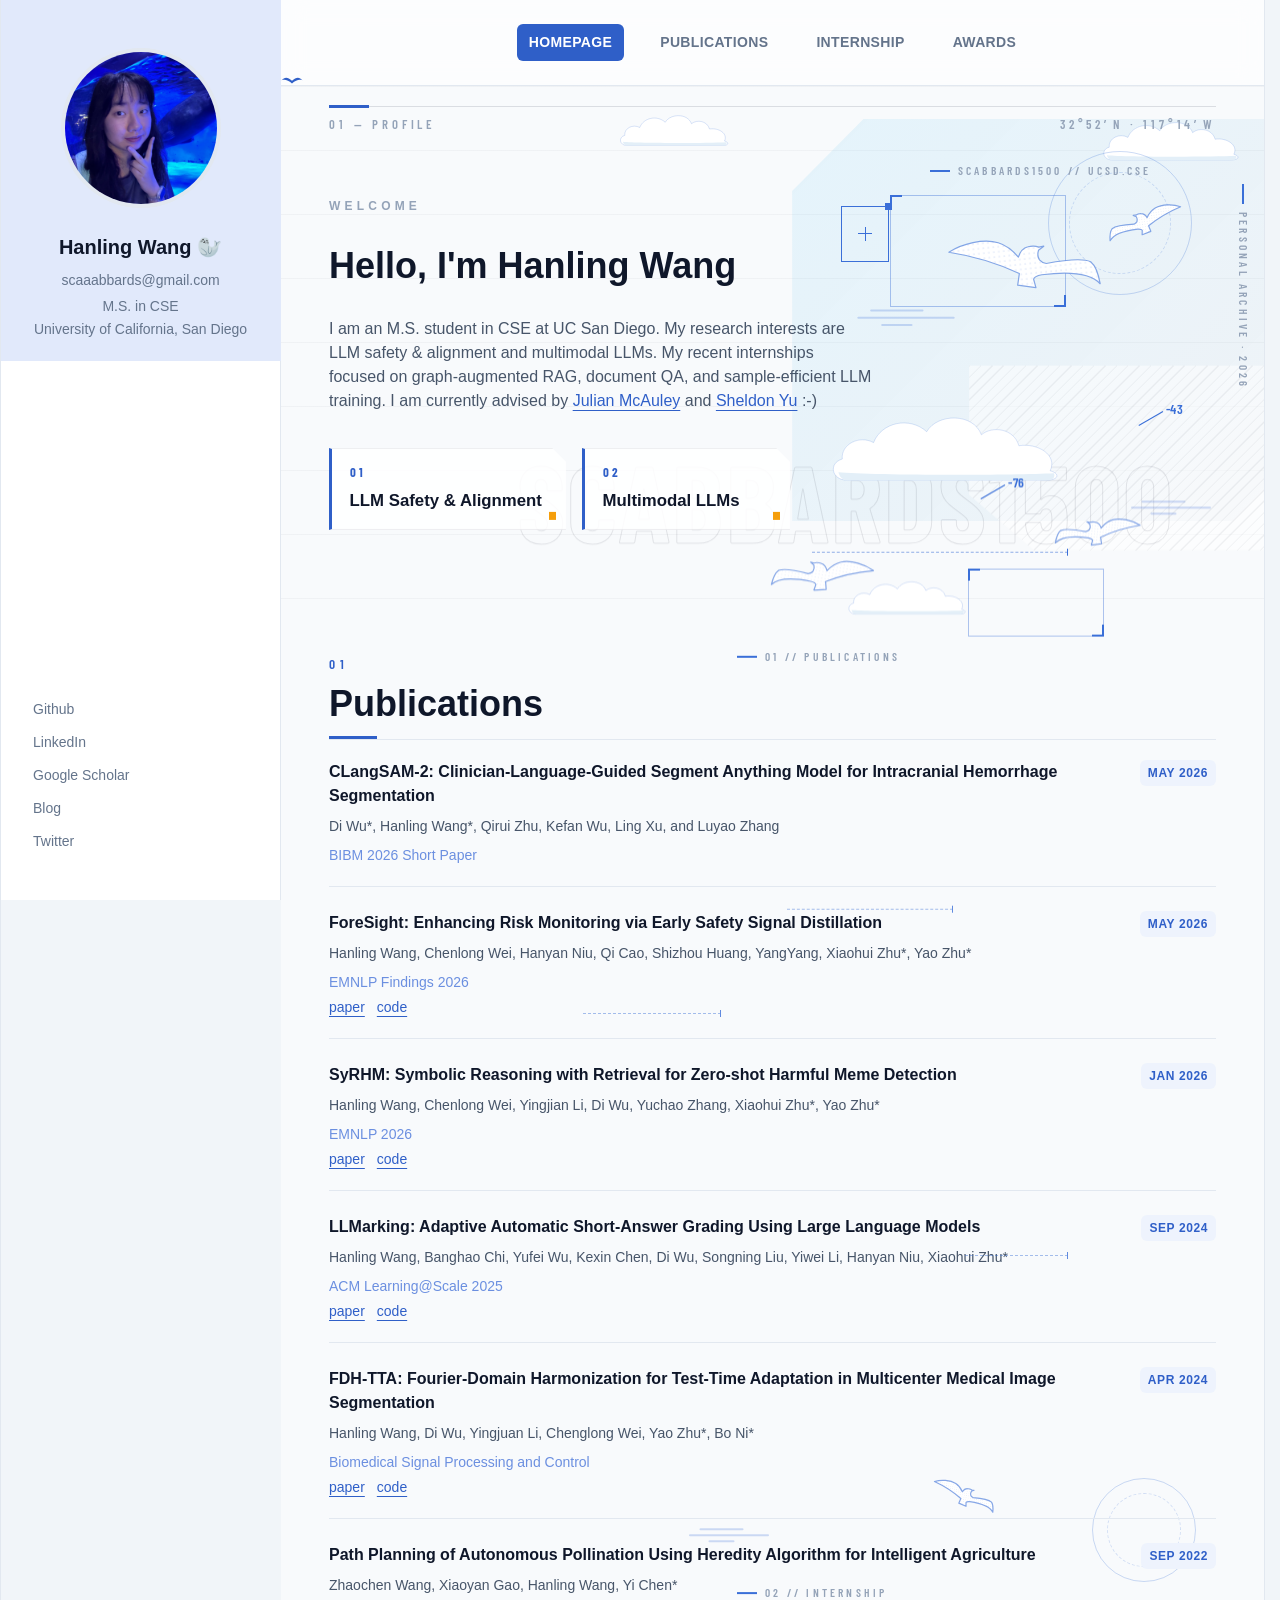
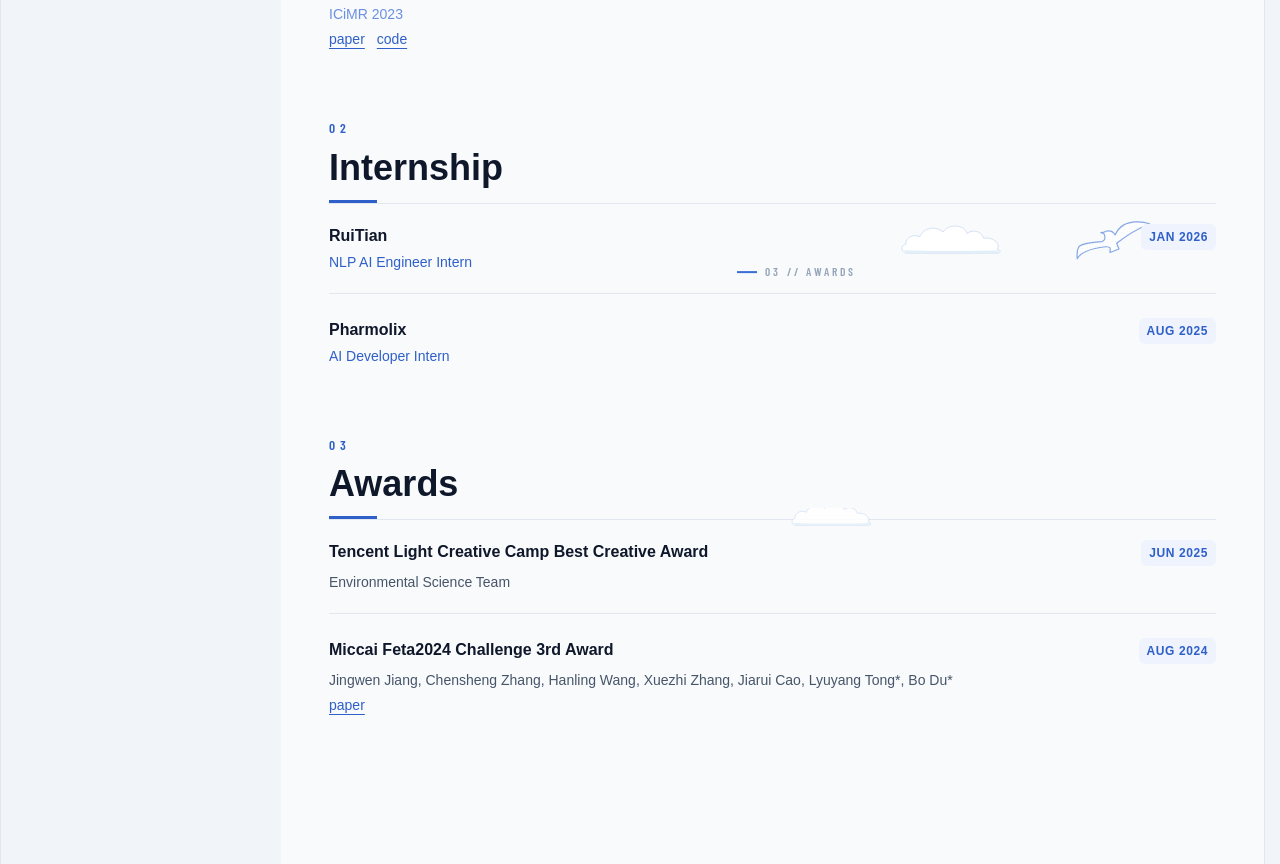
==== commit a83fdec4: "Run the sidebar's blue block up behind the photo. The pale blue band behind the name now starts at t" ====
--- a/Scabbards1500/index.html
+++ b/Scabbards1500/index.html
@@ -9,7 +9,7 @@
     <link rel="preconnect" href="https://fonts.googleapis.com" />
     <link rel="preconnect" href="https://fonts.gstatic.com" crossorigin />
     <link rel="stylesheet" href="https://fonts.googleapis.com/css2?family=Barlow+Condensed:wght@600;700&display=swap" />
-    <link rel="stylesheet" href="assets/css/style.css?v=59" />
+    <link rel="stylesheet" href="assets/css/style.css?v=60" />
   </head>
   <body>
     <div class="site">
@@ -116,6 +116,6 @@
         </div>
       </div>
     </div>
-    <script src="assets/js/site.js?v=59"></script>
+    <script src="assets/js/site.js?v=60"></script>
   </body>
 </html>
--- a/Scabbards1500/assets/css/style.css
+++ b/Scabbards1500/assets/css/style.css
@@ -213,9 +213,16 @@
 }
 
 @media (min-width: 768px) {
+  /* keep the photo above the block */
+  .avatar-slot {
+    position: relative;
+    z-index: 1;
+  }
+
   .side-info::before {
-    /* once the photo has gone and the block is parked, it reaches the top edge */
-    inset: calc(-1.7rem - var(--s, 0) * 1.3rem) auto -1.25rem 50%;
+    /* runs from the top edge of the sidebar, behind the photo while it is
+       there (3rem padding + the photo slot and its gap, which shrink with --s) */
+    inset: calc(-3rem - (1 - var(--s, 0)) * 11.5rem) auto -1.25rem 50%;
     width: 17.5rem;
     border-radius: 0;
     translate: -50% 0;
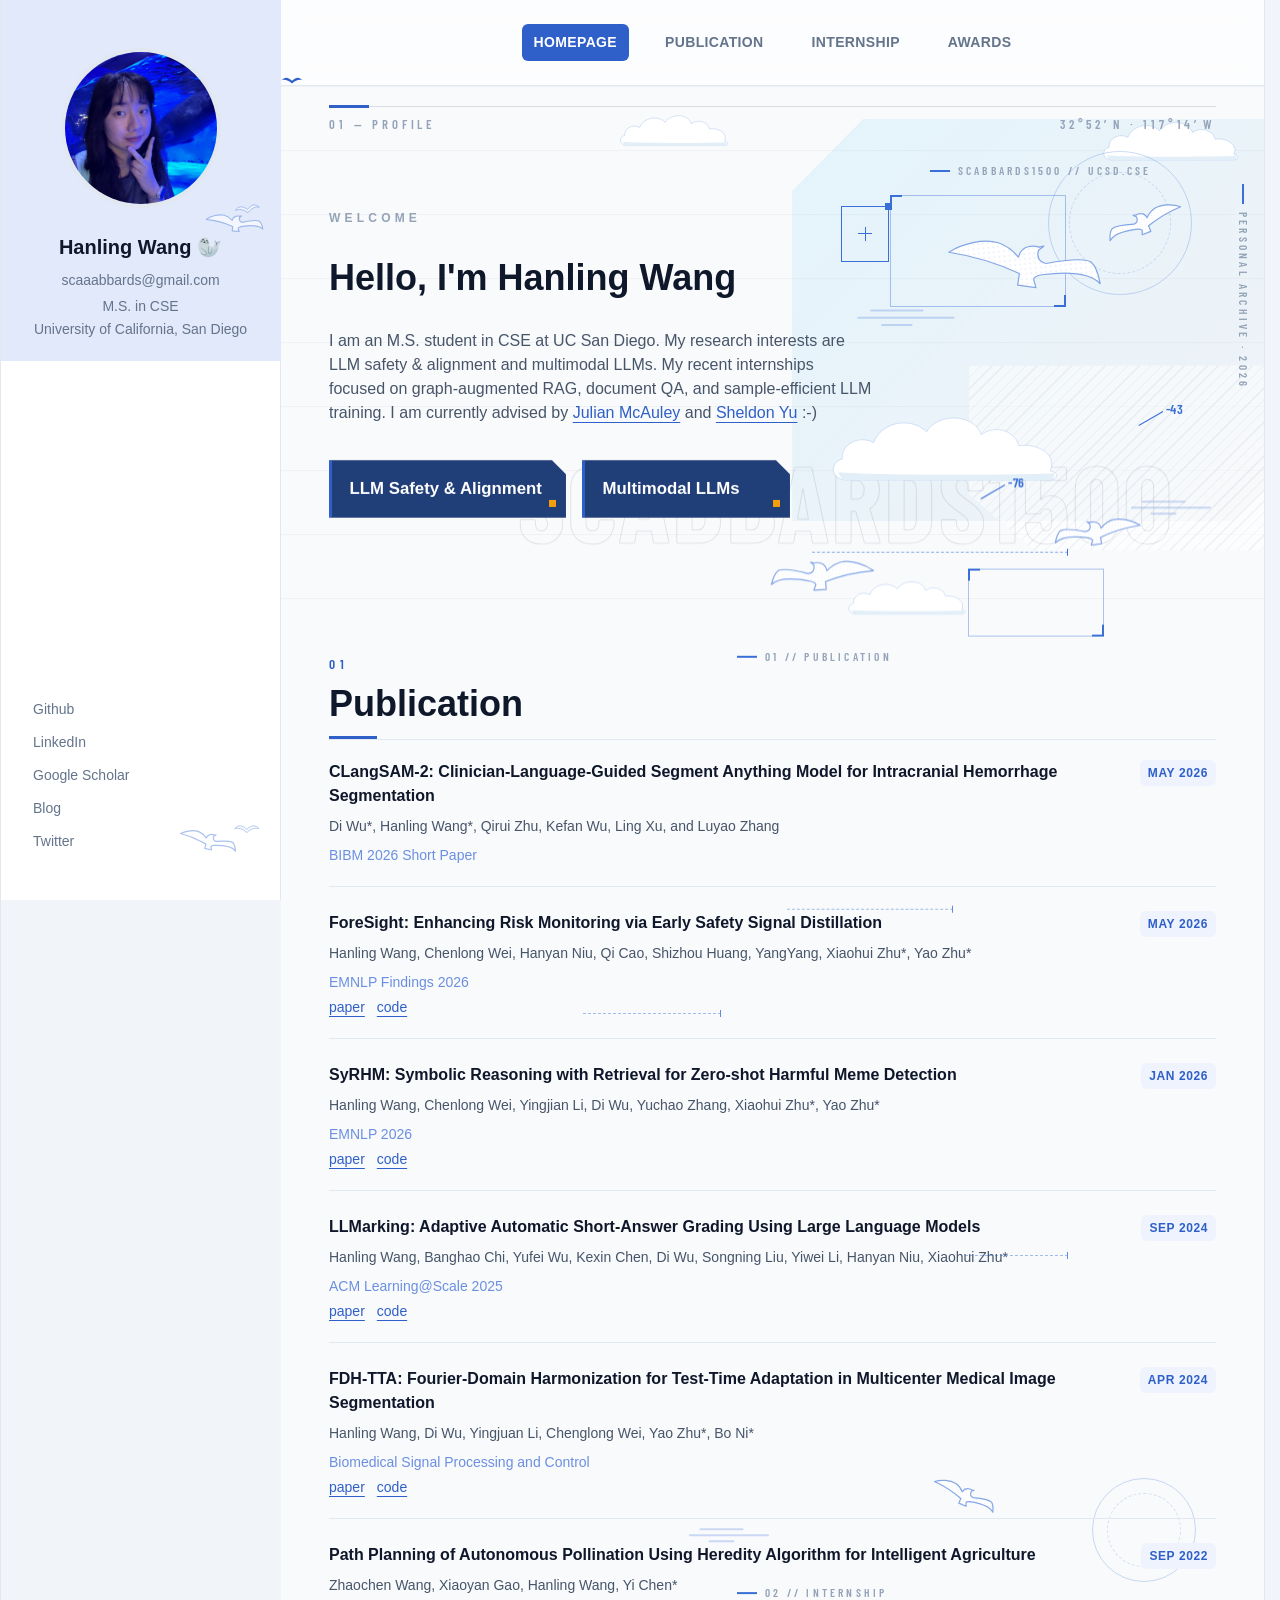
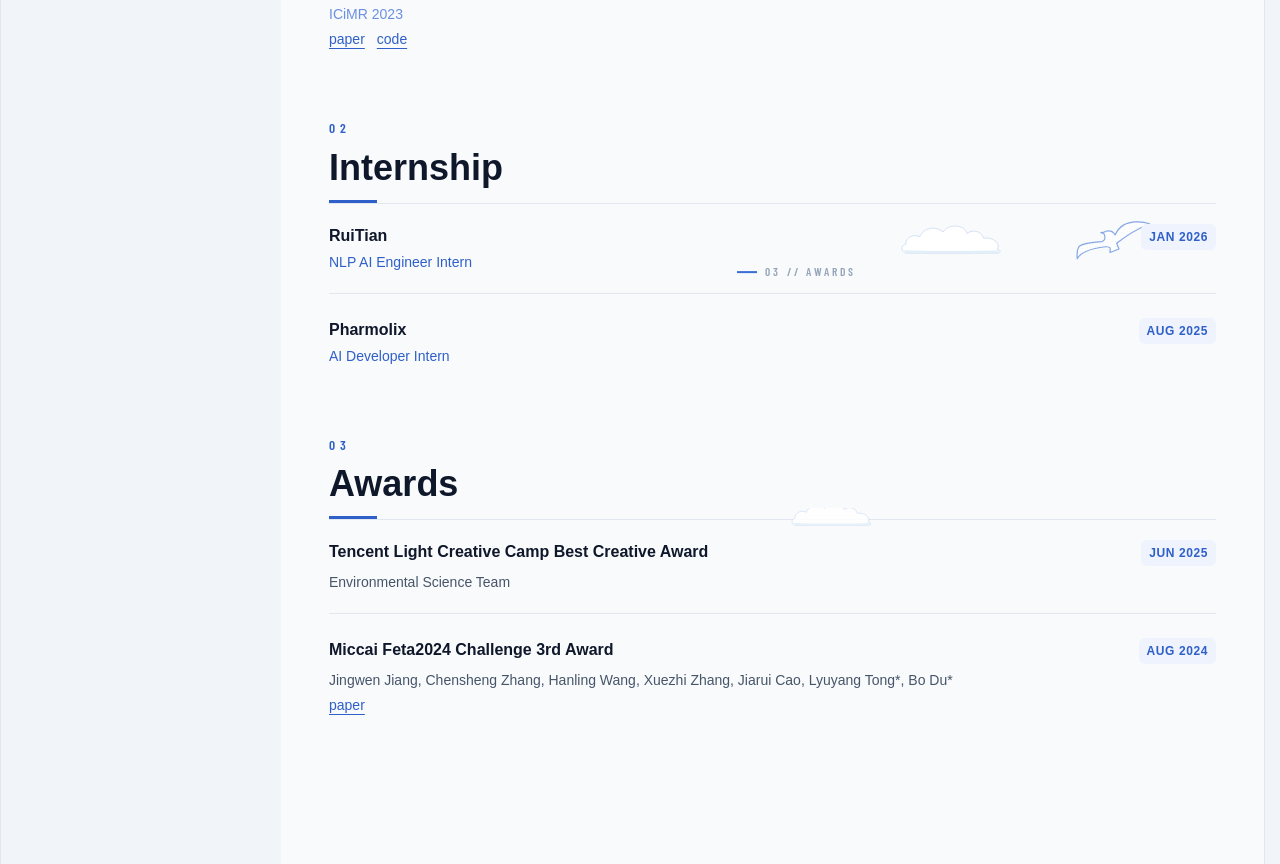
==== commit 0d8abcb8: "Refine responsive layout and page transitions" ====
--- a/Scabbards1500/index.html
+++ b/Scabbards1500/index.html
@@ -9,7 +9,7 @@
     <link rel="preconnect" href="https://fonts.googleapis.com" />
     <link rel="preconnect" href="https://fonts.gstatic.com" crossorigin />
     <link rel="stylesheet" href="https://fonts.googleapis.com/css2?family=Barlow+Condensed:wght@600;700&display=swap" />
-    <link rel="stylesheet" href="assets/css/style.css?v=60" />
+    <link rel="stylesheet" href="assets/css/style.css?v=75" />
   </head>
   <body>
     <div class="site">
@@ -38,7 +38,7 @@
           <header class="top-nav">
             <nav>
               <a class="active" href="./">Homepage</a>
-              <a href="publication/">Publications</a>
+              <a href="publication/">Publication</a>
               <a href="internship/">Internship</a>
               <a href="awards/">Awards</a>
             </nav>
@@ -85,11 +85,11 @@
                 </p>
                 <div class="hero-cards">
                   <div class="hero-card" data-depth="-0.08">
-                    <b>01</b>
+
                     <span>LLM Safety &amp; Alignment</span>
                   </div>
                   <div class="hero-card" data-depth="-0.08">
-                    <b>02</b>
+
                     <span>Multimodal LLMs</span>
                   </div>
                 </div>
@@ -98,7 +98,7 @@
 
             <section class="home-sections">
               <section class="home-section" data-home-catalog="publication/catalog.json" data-home-href="publication/">
-                <h3>Publications</h3>
+                <h3>Publication</h3>
                 <div class="home-list"></div>
               </section>
 
@@ -116,6 +116,6 @@
         </div>
       </div>
     </div>
-    <script src="assets/js/site.js?v=60"></script>
+    <script src="assets/js/site.js?v=75"></script>
   </body>
 </html>
--- a/Scabbards1500/assets/css/style.css
+++ b/Scabbards1500/assets/css/style.css
@@ -625,6 +625,9 @@
 
   .sidebar-top {
     flex: 1;
+    /* may be shorter than its content: the figure then spills down over the
+       links instead of pushing them off the screen */
+    min-height: 0;
   }
 
   .avatar-slot {
@@ -636,16 +639,20 @@
 
   .oc-slot {
     --oc-h: min(24rem, 46vh);
+    --oc-clearance: 3rem;
     display: block;
     position: relative;
     width: calc(var(--oc-h) * 0.729);
-    /* no height of its own, so it never pushes the links down; the figure
-       hangs upward from this line */
-    height: 0;
-    /* parked at the bottom of the sidebar, feet level with the first link */
-    margin-top: auto;
+    /* Anchor to the school block, never to the viewport bottom. Reserve
+       clearance for the eye callout, including its maximum scroll zoom. */
+    height: calc(var(--s) * (var(--oc-h) + var(--oc-clearance)));
+    margin-top: 0;
     margin-bottom: -3.6rem;
     pointer-events: none;
+    flex-shrink: 0;
+  }
+
+  .side-info {
     flex-shrink: 0;
   }
 }
@@ -693,6 +700,58 @@
 
 .social-nav a:hover {
   color: var(--text);
+}
+
+.social-nav {
+  isolation: isolate;
+}
+
+.social-nav::before {
+  content: none;
+  position: absolute;
+  z-index: -1;
+  inset: -0.9rem -1.25rem;
+  border-radius: 0.75rem;
+  background: #e1e9fb;
+}
+
+.sidebar-birds {
+  position: absolute;
+  right: -0.75rem;
+  bottom: -0.8rem;
+  width: 5rem;
+  height: 2.4rem;
+  color: #7094df;
+  opacity: 0.7;
+  pointer-events: none;
+}
+
+.avatar-birds {
+  display: none;
+}
+
+.sidebar-birds svg {
+  position: absolute;
+  width: 3.5rem;
+  height: 1.8rem;
+  fill: #f7f9ff;
+  stroke: currentColor;
+  stroke-width: 1.1;
+}
+
+.sidebar-birds svg + svg {
+  width: 1.6rem;
+  height: 0.8rem;
+  right: 0;
+  top: -0.25rem;
+}
+
+.side-info .sidebar-birds {
+  right: -1rem;
+  top: -1.5rem;
+  bottom: auto;
+  width: 3.5rem;
+  transform: rotate(-8deg);
 }
 
 .content-col {
@@ -978,7 +1037,7 @@
   flex-direction: column;
   gap: 1.5rem;
   border-radius: 0.375rem;
-  border: 1px solid rgb(15 23 42 / 0.07);
+  border: 2px solid rgb(58 111 216 / 0.55);
   background: rgb(255 255 255 / 0.62);
   padding: 1.75rem;
   opacity: 0;
@@ -987,23 +1046,30 @@
 }
 
 .post-card::before {
-  content: "";
-  position: absolute;
-  left: 1.75rem;
-  top: -1px;
-  width: 2.5rem;
-  height: 2px;
-  background: var(--sky);
-  transition: width 0.4s ease;
-}
-
-.post-card:hover {
-  border-color: rgb(47 95 200 / 0.28);
-  background-color: rgb(255 255 255 / 0.85);
-}
-
-.post-card:hover::before {
-  width: 5rem;
+  content: none;
+}
+
+.post-card:hover,
+.post-card:focus-within {
+  border-color: var(--bp);
+}
+
+.post-title-highlight {
+  background: linear-gradient(#e1e9fb, #e1e9fb) 0 85% / 0% 65% no-repeat;
+  box-decoration-break: clone;
+  -webkit-box-decoration-break: clone;
+  transition: background-size 400ms ease;
+}
+
+.post-card:hover .post-title-highlight,
+.post-card:focus-within .post-title-highlight {
+  background-size: 100% 65%;
+}
+
+@media (prefers-reduced-motion: reduce) {
+  .post-title-highlight {
+    transition: none;
+  }
 }
 
 .post-card.hidden {
@@ -1326,17 +1392,30 @@
   gap: 0.35rem;
   padding: 0.9rem 1.5rem 1rem 1.1rem;
   border-left: 3px solid var(--sky);
-  background: rgb(255 255 255 / 0.85);
-  border-top: 1px solid rgb(15 23 42 / 0.07);
-  border-bottom: 1px solid rgb(15 23 42 / 0.07);
+  background: #203e78;
+  color: #fff;
+  border-top: 1px solid #203e78;
+  border-bottom: 1px solid #203e78;
   clip-path: polygon(0 0, calc(100% - 14px) 0, 100% 14px, 100% 100%, 0 100%);
 }
 
 .hero-card b {
-  font-family: var(--display);
-  font-size: 0.8rem;
-  letter-spacing: 0.3em;
-  color: var(--sky);
+  display: none;
+}
+
+@keyframes interest-slide-in {
+  from { opacity: 0; transform: translateX(5rem); }
+  to { opacity: 1; transform: translateX(0); }
+}
+
+@media (prefers-reduced-motion: no-preference) {
+  .hero-card {
+    animation: interest-slide-in 650ms cubic-bezier(0.22, 1, 0.36, 1) both;
+  }
+
+  .hero-card:nth-child(2) {
+    animation-delay: 120ms;
+  }
 }
 
 .hero-card span {
@@ -1909,14 +1988,72 @@
 }
 
 @media (max-width: 767px) {
+  .sidebar {
+    position: relative;
+    background: #e1e9fb;
+  }
+
+  .avatar-birds {
+    display: block;
+    left: 1.25rem;
+    top: 1.25rem;
+    right: auto;
+    bottom: auto;
+    width: 5.5rem;
+    transform: rotate(-8deg);
+  }
+
+  .social-nav {
+    display: grid;
+    grid-template-columns: repeat(6, minmax(0, 1fr));
+    align-items: center;
+    justify-content: center;
+    gap: 0.6rem 0.4rem;
+    width: 100%;
+    max-width: 22rem;
+    margin: 1.5rem auto 0;
+    font-size: clamp(0.7rem, 3vw, 0.875rem);
+  }
+
+  .social-nav a {
+    grid-column: span 2;
+    justify-self: center;
+    white-space: nowrap;
+    padding: 0.3rem 0;
+  }
+
+  .social-nav a:nth-of-type(4) {
+    grid-column: 2 / span 2;
+  }
+
+  .social-nav a:nth-of-type(5) {
+    grid-column: 4 / span 2;
+  }
+
+  .social-nav > .sidebar-birds {
+    right: -0.5rem;
+    bottom: -1.8rem;
+    transform: scale(0.7);
+    transform-origin: right bottom;
+    opacity: 0.45;
+  }
+
   .site-shell {
     border-bottom: 1px solid var(--border);
   }
 
   .top-nav nav {
-    flex-wrap: wrap;
-    gap: 0.5rem;
-    padding: 1rem;
+    flex-wrap: nowrap;
+    justify-content: space-evenly;
+    gap: clamp(0.35rem, 2vw, 1rem);
+    padding: 0.75rem 0.4rem;
+    font-size: clamp(0.6rem, 2.7vw, 0.875rem);
+    letter-spacing: 0;
+  }
+
+  .top-nav a {
+    padding: 0.65rem clamp(0.2rem, 1vw, 0.5rem);
+    white-space: nowrap;
   }
 
   .home-item-head {
@@ -1945,7 +2082,10 @@
     position: absolute;
     left: -3rem;
     right: -3rem;
-    bottom: 0;
+    /* The wrapper extends 5rem above the art. Keep the art's top at a
+       constant offset even while the slot height animates during reveal. */
+    top: calc(var(--oc-clearance) - 5rem);
+    bottom: auto;
     height: var(--h);
     --gulls: url("data:image/svg+xml,%3Csvg xmlns='http://www.w3.org/2000/svg' viewBox='0 0 300 40' preserveAspectRatio='none'%3E%3Cpath d='M0 40V26Q14 8 30 24Q46 6 64 26Q80 30 96 22Q116 2 134 22Q152 4 172 24Q190 32 206 26Q220 10 234 24Q250 8 266 26Q284 30 300 22V40Z'/%3E%3Cpath d='M40 7q7-7 12 1q6-8 12-1q-8-1-12 7q-4-8-12-7ZM214 5q6-6 10 1q5-7 10-1q-7-1-10 6q-3-7-10-6Z'/%3E%3C/svg%3E");
     -webkit-mask-image: var(--gulls), linear-gradient(#000, #000);
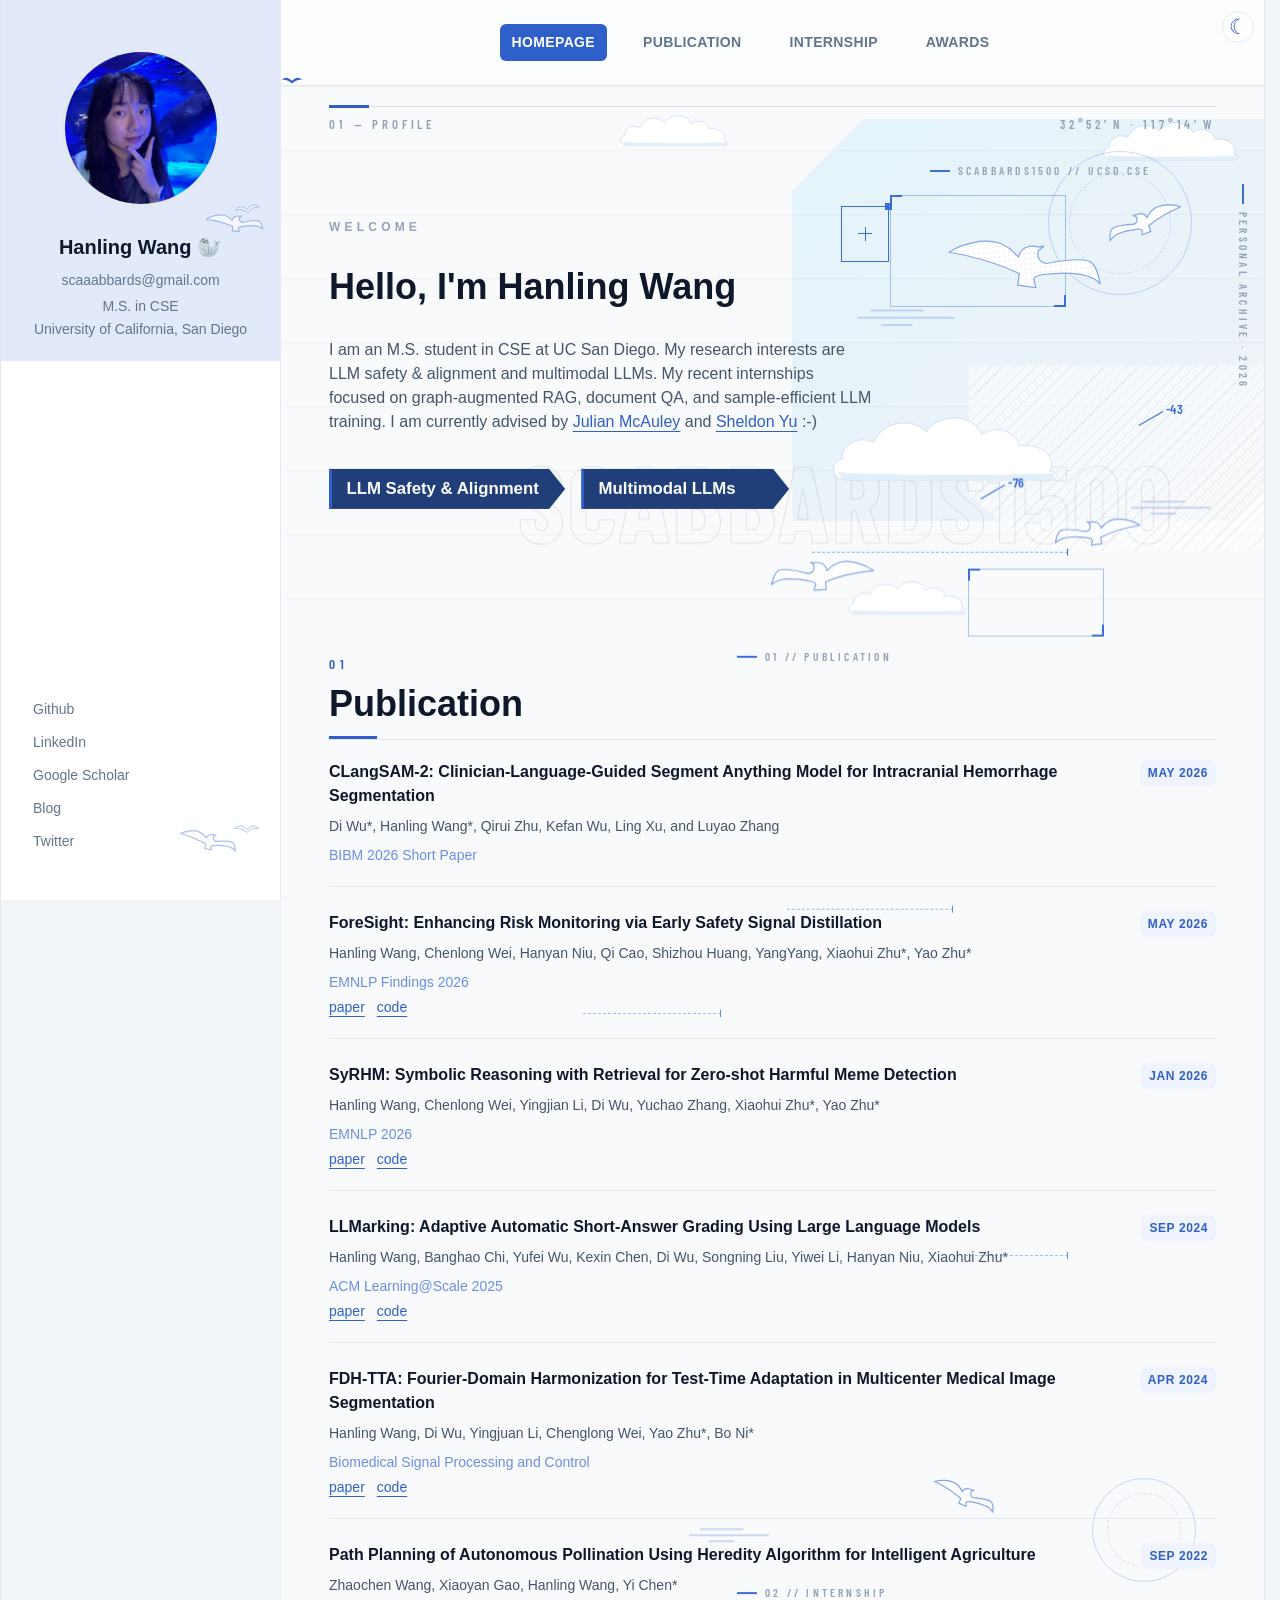
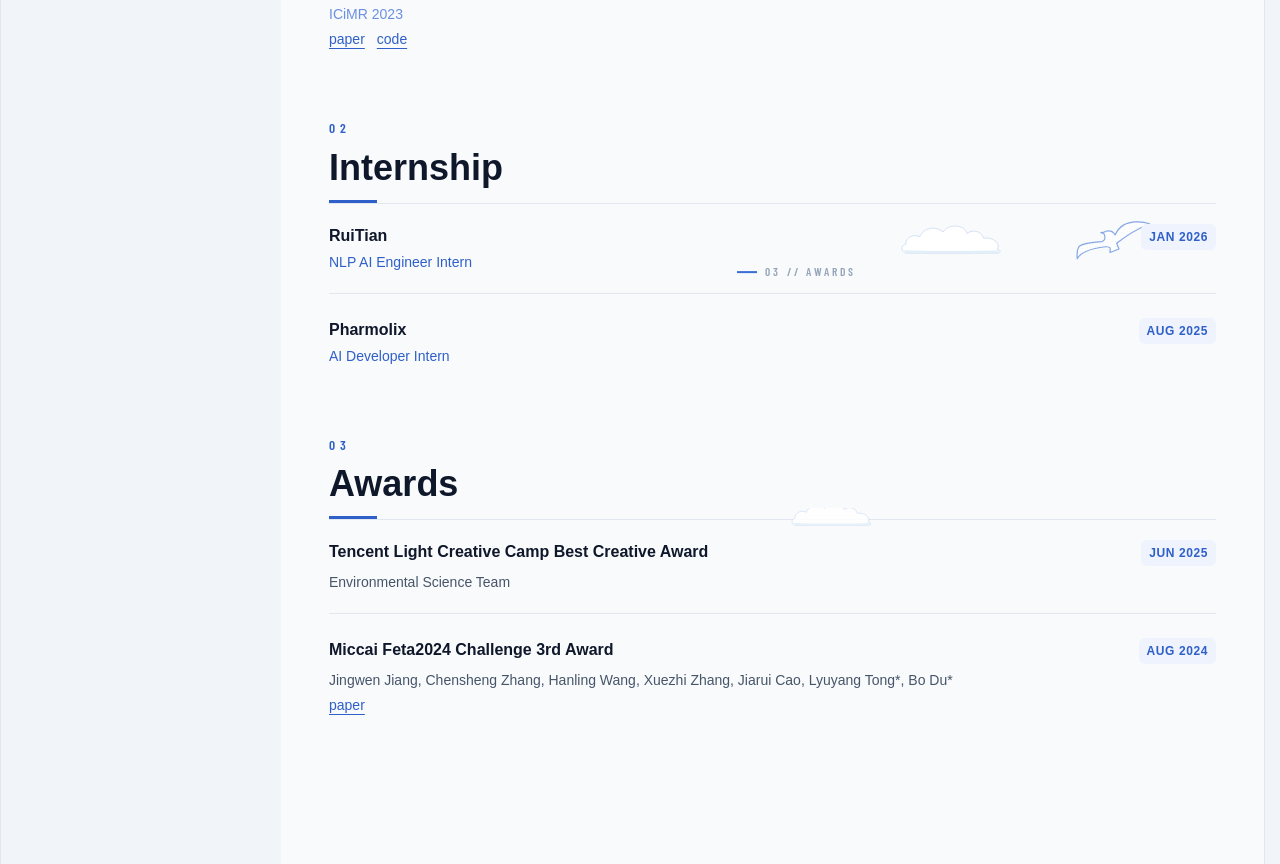
==== commit edb47946: "Add celestial night theme with animated stars and satellites" ====
--- a/Scabbards1500/index.html
+++ b/Scabbards1500/index.html
@@ -2,6 +2,7 @@
 <html lang="en">
   <head>
     <meta charset="UTF-8" />
+    <script>try{document.documentElement.dataset.theme=localStorage.getItem("site-theme")||(matchMedia("(prefers-color-scheme: dark)").matches?"dark":"light")}catch(e){}</script>
     <meta name="viewport" content="width=device-width, initial-scale=1" />
     <title>Hanling Wang</title>
     <meta name="description" content="Personal homepage of Hanling Wang — M.S. student at UC San Diego. Research interests: LLM safety and alignment, and multimodal LLMs." />
@@ -9,7 +10,7 @@
     <link rel="preconnect" href="https://fonts.googleapis.com" />
     <link rel="preconnect" href="https://fonts.gstatic.com" crossorigin />
     <link rel="stylesheet" href="https://fonts.googleapis.com/css2?family=Barlow+Condensed:wght@600;700&display=swap" />
-    <link rel="stylesheet" href="assets/css/style.css?v=75" />
+    <link rel="stylesheet" href="assets/css/style.css?v=86" />
   </head>
   <body>
     <div class="site">
@@ -116,6 +117,6 @@
         </div>
       </div>
     </div>
-    <script src="assets/js/site.js?v=75"></script>
+    <script src="assets/js/site.js?v=88"></script>
   </body>
 </html>
--- a/Scabbards1500/assets/css/style.css
+++ b/Scabbards1500/assets/css/style.css
@@ -1390,13 +1390,13 @@
   min-width: 13rem;
   flex-direction: column;
   gap: 0.35rem;
-  padding: 0.9rem 1.5rem 1rem 1.1rem;
+  padding: 0.4rem 1.65rem 0.4rem 0.9rem;
   border-left: 3px solid var(--sky);
   background: #203e78;
   color: #fff;
   border-top: 1px solid #203e78;
   border-bottom: 1px solid #203e78;
-  clip-path: polygon(0 0, calc(100% - 14px) 0, 100% 14px, 100% 100%, 0 100%);
+  clip-path: polygon(0 0, calc(100% - 16px) 0, 100% 50%, calc(100% - 16px) 100%, 0 100%);
 }
 
 .hero-card b {
@@ -1424,7 +1424,7 @@
 }
 
 .hero-card::after {
-  content: "";
+  content: none;
   position: absolute;
   right: 0.6rem;
   bottom: 0.6rem;
@@ -2103,3 +2103,246 @@
     right: 3rem;
   }
 }
+
+/* Day/night controls and celestial night palette. */
+.top-nav { padding-right: 2.75rem; }
+.theme-toggle {
+  position: absolute; right: 0.6rem; top: 0.7rem;
+  width: 2rem; height: 2rem; display: grid; place-items: center;
+  border: 1px solid var(--border); border-radius: 50%;
+  background: var(--bg-white); color: var(--sky); font: 1.3rem/1 Arial;
+  cursor: pointer; transition: background-color 200ms, color 200ms;
+}
+.theme-toggle:hover { background: var(--sky-soft); }
+.theme-toggle:focus-visible { outline: 2px solid var(--sky); outline-offset: 3px; }
+:root[data-theme="dark"] {
+  color-scheme: dark;
+  --bg-page: #080f20; --bg-main: #0d172b; --bg-white: #101c33;
+  --text: #e7edfa; --text-muted: #bac8e1; --text-soft: #a4b5d3;
+  --text-faint: #8298bb; --border: #2b3d5c;
+  --sky: #9db9ff; --sky-text: #abc4ff; --sky-soft: #243757;
+  --sky-deep: #c3d3ff; --bp: #91adf3;
+  --yellow-bg: #42361c; --yellow-text: #ffe2a0;
+  --blue-bg: #203559; --blue-text: #c3d8ff;
+  --green-bg: #193c35; --green-text: #ace8cd;
+}
+[data-theme="dark"] .top-nav { background: rgb(13 23 43 / 0.93); }
+[data-theme="dark"] .sidebar { background: #101c33; }
+[data-theme="dark"] .side-info::before,
+[data-theme="dark"] .social-nav::before { background: #1c2c4a; }
+[data-theme="dark"] .post-card { background: #111e35; border-color: #607db7; }
+[data-theme="dark"] .post-card:hover,
+[data-theme="dark"] .post-card:focus-within { border-color: #b1c6ff; }
+[data-theme="dark"] .post-title-highlight { background-image: linear-gradient(#314d7c, #314d7c); }
+[data-theme="dark"] .keyword-pill,
+[data-theme="dark"] .post-actions a,
+[data-theme="dark"] .filter-chip,
+[data-theme="dark"] .post-thumb-frame { background-color: #1b2b46; border-color: #405777; }
+[data-theme="dark"] .filter-chip.active { background: #9db9ff; color: #101c33; }
+[data-theme="dark"] .top-nav a.active { color: #0d172b; }
+[data-theme="dark"] .hero-card { background: #263f6b; border-color: #6081c8; }
+[data-theme="dark"] .hero {
+  background:
+    radial-gradient(circle at 75% 24%, #778bc955 0 1px, transparent 2px) 0 0 / 101px 93px,
+    radial-gradient(circle at 20% 65%, #c0d1ff55 0 1px, transparent 2px) 0 0 / 163px 139px,
+    radial-gradient(ellipse at 85% 10%, #243d66, transparent 65%), #0d172b;
+}
+[data-theme="dark"] .fx-mark { -webkit-text-stroke-color: #829ed42b; }
+[data-theme="dark"] .fx-slab-alt { background: #253b5c55; }
+[data-theme="dark"] .sidebar-birds { color: #abc4ff; }
+[data-theme="dark"] svg.celestial-icon,
+[data-theme="dark"] svg.celestial-icon path {
+  fill: none; stroke: #b6c9ff; stroke-width: 1.2;
+  stroke-linecap: round; stroke-linejoin: round;
+}
+[data-theme="dark"] .fx-ring { border-color: #91adf366; }
+[data-theme="dark"] .fx-ring::after { border-color: #c1d0ff55; }
+[data-theme="dark"] .oc-disc { background: #203756; }
+@keyframes celestial-orbit { to { rotate: 360deg; } }
+@keyframes celestial-pulse { 0%,100% { opacity: 0.45; } 50% { opacity: 1; } }
+@media (prefers-reduced-motion: no-preference) {
+  [data-theme="dark"] .fx-ring { animation: celestial-orbit 80s linear infinite; }
+  [data-theme="dark"] .fx-bird svg,
+  [data-theme="dark"] .sidebar-birds svg { animation: celestial-pulse 5s ease-in-out infinite; }
+  [data-theme="dark"] .fx-cloudline svg { animation: celestial-pulse 7s ease-in-out infinite; }
+}
+@media (max-width: 767px) {
+  .top-nav { padding-right: 2.2rem; }
+  .theme-toggle { right: 0.3rem; top: 0.85rem; width: 1.75rem; height: 1.75rem; }
+  .top-nav nav { gap: 0.1rem; padding-inline: 0.2rem; font-size: clamp(0.55rem, 2.5vw, 0.85rem); }
+  .top-nav a { padding-inline: 0.25rem; }
+}
+[data-theme="dark"] .oc-reveal {
+  --gulls: url("data:image/svg+xml,%3Csvg xmlns='http://www.w3.org/2000/svg' viewBox='0 0 300 40' preserveAspectRatio='none'%3E%3Cpath d='M0 40V29Q75 12 150 26T300 23V40Z M32 3L35 11L43 14L35 17L32 25L29 17L21 14L29 11Z M206 1L209 9L217 12L209 15L206 23L203 15L195 12L203 9Z'/%3E%3C/svg%3E");
+}
+
+/* Black-sky edition: shaded rotating planets, travelling meteors, phased stars. */
+:root[data-theme="dark"] {
+  --bg-page: #000; --bg-main: #050505; --bg-white: #080808;
+  --border: #303036; --text: #eeeeef; --text-muted: #c7c7cc;
+  --text-soft: #aaaab3; --text-faint: #85858f; --sky-soft: #242429;
+}
+[data-theme="dark"] .sidebar { background: #080808; }
+[data-theme="dark"] .top-nav { background: rgb(5 5 5 / 94%); }
+[data-theme="dark"] .side-info::before,
+[data-theme="dark"] .social-nav::before { background: #171719; }
+[data-theme="dark"] .main,
+[data-theme="dark"] .hero { background: #050505; }
+[data-theme="dark"] .post-card { background: #101012; border-color: #585866; }
+[data-theme="dark"] .hero-card { background: #24242b; border-color: #686879; }
+[data-theme="dark"] .keyword-pill,
+[data-theme="dark"] .post-actions a,
+[data-theme="dark"] .filter-chip,
+[data-theme="dark"] .post-thumb-frame { background-color: #1b1b20; border-color: #3e3e48; }
+[data-theme="dark"] .filter-chip.clean { background: #25252c; }
+[data-theme="dark"] .filter-chip:hover { background: #34343f; }
+[data-theme="dark"] .post-title-highlight { background-image: linear-gradient(#363641, #363641); }
+[data-theme="dark"] .fx-slab,
+[data-theme="dark"] .fx-slab-alt { background: linear-gradient(135deg, #ffffff05, #ffffff01); }
+[data-theme="dark"] .oc-disc { background: #24242a; }
+.night-dust { display: none; position: absolute; inset: 0; pointer-events: none; }
+[data-theme="dark"] .night-dust { display: block; }
+.night-dust i { position: absolute; width: 2px; height: 2px; border-radius: 50%; background: #fff; opacity: .5; box-shadow: 0 0 5px #ddd8ff80; }
+.night-dust i:nth-child(4n) { width: 3px; height: 3px; }
+[data-theme="dark"] svg.planet-art,
+[data-theme="dark"] svg.meteor-art { overflow: visible; animation: none; }
+[data-theme="dark"] svg.planet-art .planet-sphere { stroke: #e0d9ce88; stroke-width: .6; }
+[data-theme="dark"] svg.planet-art .planet-surface { transform-origin: 80px 60px; }
+[data-theme="dark"] svg.planet-art .planet-surface path,
+[data-theme="dark"] svg.planet-art .planet-surface ellipse { fill: none; stroke: #e3d8c3; stroke-width: .8; opacity: .4; }
+[data-theme="dark"] svg.planet-art .planet-orbit { fill: none; stroke: #c9c5d1; stroke-width: .65; opacity: .42; }
+[data-theme="dark"] svg.planet-art .planet-ring-front { fill: none; stroke: #e0d7c6; stroke-width: 1.4; opacity: .85; }
+[data-theme="dark"] svg.planet-art .planet-satellite circle { fill: #e1dcce; stroke: none; }
+.planet-satellite { transform-origin: 80px 60px; }
+[data-theme="dark"] svg.meteor-art .meteor-guide { stroke: #bfc0d9; stroke-width: .4; opacity: .2; fill: none; }
+[data-theme="dark"] svg.meteor-art .meteor-tail { stroke-width: 1.5; fill: none; }
+[data-theme="dark"] svg.meteor-art .meteor-head { fill: #fff; stroke: none; filter: drop-shadow(0 0 3px #d6d5ff); }
+.meteor-flight { offset-path: path('M5 67Q84 59 189 10'); offset-rotate: 0deg; offset-distance: 64%; }
+@keyframes planet-turn { from { transform: rotate(-12deg); } to { transform: rotate(348deg); } }
+@keyframes satellite-turn { to { transform: rotate(360deg); } }
+@keyframes meteor-travel {
+  0%, 55% { offset-distance: 0%; opacity: 0; }
+  59% { opacity: 1; }
+  76% { offset-distance: 100%; opacity: 0; }
+  100% { offset-distance: 100%; opacity: 0; }
+}
+@keyframes star-breathe { 0%,100% { opacity: .12; transform: scale(.65); } 48% { opacity: .95; transform: scale(1.25); } }
+@media (prefers-reduced-motion: no-preference) {
+  [data-theme="dark"] .planet-surface { animation: planet-turn 34s linear infinite; }
+  [data-theme="dark"] .planet-satellite { animation: satellite-turn 24s linear infinite; }
+  [data-theme="dark"] .meteor-flight { animation: meteor-travel 8s linear infinite; }
+  [data-theme="dark"] .fx-cloudline .meteor-flight { animation-delay: -4s; animation-duration: 11s; }
+  [data-theme="dark"] .fx-field:nth-child(2n) .meteor-flight { animation-delay: -2s; }
+  [data-theme="dark"] .night-dust i { animation: star-breathe var(--twinkle) ease-in-out var(--phase) infinite; }
+}
+/* Flat celestial illustrations: solid disks and graphic linework. */
+[data-theme="dark"] svg.planet-art .planet-sphere { fill: #19191e; stroke: #b6c9ff; stroke-width: 1.2; }
+[data-theme="dark"] svg.planet-art .planet-surface path { stroke: #b6c9ff; stroke-width: 1; opacity: .45; }
+[data-theme="dark"] svg.planet-art .planet-ring-front { stroke: #b6c9ff; stroke-width: 1.2; }
+[data-theme="dark"] svg.planet-art .planet-orbit { stroke: #b6c9ff; opacity: .45; }
+[data-theme="dark"] svg.planet-art .planet-satellite circle { fill: #b6c9ff; }
+
+/* Polaris: concentric arcs sharing one fixed pole and one angular velocity. */
+.polar-trails { display: none; position: absolute; width: clamp(22rem, 58vw, 44rem); height: auto; left: 76%; top: 30%; transform: translate(-50%, -50%); pointer-events: none; }
+[data-theme="dark"] .polar-trails { display: block; opacity: .55; }
+.polar-orbits { transform-origin: 300px 300px; }
+.polar-orbits circle { fill: none; stroke: #aebde1; stroke-width: .8; }
+.polar-orbits .polar-star { fill: #e3e8ff; stroke: none; }
+.polar-origin { fill: #eef1ff; stroke: none; }
+@keyframes polar-rotation { from { transform: rotate(0deg); } to { transform: rotate(360deg); } }
+@media (prefers-reduced-motion: no-preference) {
+  [data-theme="dark"] .polar-orbits { animation: polar-rotation 180s linear infinite; }
+  [data-theme="dark"] .polar-star { animation: star-breathe 6s ease-in-out var(--phase) infinite; transform-box: fill-box; transform-origin: center; }
+}
+@media (max-width: 767px) {
+  .polar-trails { left: 84%; top: 24%; width: 28rem; }
+  [data-theme="dark"] .polar-trails { opacity: .35; }
+}
+
+/* Falling meteors and dense, independently twinkling star clusters. */
+[data-theme="dark"] svg.meteor-art .meteor-guide { display: none; }
+.meteor-flight { offset-path: path('M185 5L25 76'); }
+[data-theme="dark"] .fx-cloud > span,
+[data-theme="dark"] .fx-cloudline > span { animation: none; transform: none; }
+[data-theme="dark"] svg.star-cluster-art { overflow: visible; }
+[data-theme="dark"] svg.star-cluster-art circle,
+[data-theme="dark"] svg.star-cluster-art path { fill: #e2e8ff; stroke: none; }
+.night-dust i { width: 1px; height: 1px; box-shadow: none; }
+.night-dust i:nth-child(4n) { width: 2px; height: 2px; }
+.night-dust i:nth-child(11n) { width: 3px; height: 3px; }
+[data-theme="dark"] .fx-ring:not(.polar-trails) { display: none; }
+@media (prefers-reduced-motion: no-preference) {
+  [data-theme="dark"] svg.star-cluster-art circle,
+  [data-theme="dark"] svg.star-cluster-art path { animation: star-breathe 5s ease-in-out infinite; transform-box: fill-box; transform-origin: center; }
+  [data-theme="dark"] svg.star-cluster-art :nth-child(2) { animation-delay: -2s; animation-duration: 7s; }
+  [data-theme="dark"] svg.star-cluster-art :nth-child(3) { animation-delay: -4s; animation-duration: 9s; }
+  [data-theme="dark"] svg.star-cluster-art :nth-child(4) { animation-delay: -1s; animation-duration: 6s; }
+}
+[data-theme="dark"] .hero-card {
+  background: #93aefa;
+  border-color: #93aefa;
+  color: #101526;
+}
+
+/* Reveal the new theme from the top, like a falling night curtain. */
+html.theme-curtain::view-transition-old(root),
+html.theme-curtain::view-transition-new(root) {
+  mix-blend-mode: normal;
+  animation: none;
+}
+html.theme-curtain::view-transition-old(root) { z-index: 1; }
+html.theme-curtain::view-transition-new(root) {
+  z-index: 2;
+  animation: theme-nightfall 900ms cubic-bezier(.4, 0, .2, 1) both;
+}
+@keyframes theme-nightfall {
+  from { clip-path: inset(0 0 100% 0); }
+  to { clip-path: inset(0 0 0 0); }
+}
+@media (prefers-reduced-motion: reduce) {
+  html.theme-curtain::view-transition-new(root) { animation: none; }
+}
+
+/* Flat artificial satellites: solar panels, instruments and a dish antenna. */
+.fx-satellite { display: none; width: clamp(9rem, 19vw, 16rem); height: auto; transform: translate(-50%, -50%); opacity: .75; }
+[data-theme="dark"] .fx-satellite { display: block; }
+.satellite-drift { display: block; transform: rotate(var(--sat-tilt)); }
+.fx-satellite svg { display: block; width: 100%; height: auto; overflow: visible; }
+[data-theme="dark"] .fx-satellite svg path { stroke: #aabfe9; stroke-width: 1.2; stroke-linejoin: round; fill: none; }
+[data-theme="dark"] .fx-satellite svg .sat-panel { fill: #182437; }
+[data-theme="dark"] .fx-satellite svg .sat-grid { stroke: #7c98c4; stroke-width: .75; }
+[data-theme="dark"] .fx-satellite svg .sat-body { fill: #343338; stroke: #d3cfbf; }
+[data-theme="dark"] .fx-satellite svg .sat-dish { fill: #23232b; stroke: #d3cfbf; }
+[data-theme="dark"] .fx-satellite svg .sat-detail { stroke: #d3cfbf; stroke-width: .85; }
+[data-theme="dark"] .fx-satellite svg .sat-signal { opacity: .45; }
+@keyframes satellite-float {
+  from { transform: translateY(-7px) rotate(calc(var(--sat-tilt) - 3deg)); }
+  to { transform: translateY(7px) rotate(calc(var(--sat-tilt) + 3deg)); }
+}
+@media (prefers-reduced-motion: no-preference) {
+  [data-theme="dark"] .satellite-drift { animation: satellite-float 12s ease-in-out infinite alternate; }
+  [data-theme="dark"] .sat-signal { animation: celestial-pulse 4s ease-in-out infinite; }
+}
+@media (max-width: 767px) {
+  .fx-satellite { width: 9rem; opacity: .4; }
+  .hero .fx-satellite { --x: 85% !important; --y: 76% !important; }
+}
+
+[data-theme="dark"] .satellite-extra { width: clamp(7rem, 14vw, 11rem); opacity: .35; }
+[data-theme="dark"] .polar-extra { width: clamp(18rem, 36vw, 28rem); opacity: .2; }
+@media (prefers-reduced-motion: no-preference) {
+  .satellite-extra .satellite-drift { animation-delay: -6s; animation-duration: 17s; }
+  .polar-extra .polar-orbits { animation-delay: -65s; }
+}
+@media (max-width: 767px) {
+  [data-theme="dark"] .satellite-extra { width: 7rem; opacity: .22; }
+  [data-theme="dark"] .polar-extra { width: 20rem; opacity: .13; }
+}
+
+[data-theme="dark"] .satellite-extra { width: var(--sat-size, 8rem); }
+@media (prefers-reduced-motion: no-preference) {
+  .satellite-extra .satellite-drift { animation-delay: var(--sat-delay, -6s); animation-duration: var(--sat-duration, 17s); }
+}
+@media (max-width: 767px) {
+  [data-theme="dark"] .satellite-extra { width: calc(var(--sat-size, 8rem) * .7); }
+}
